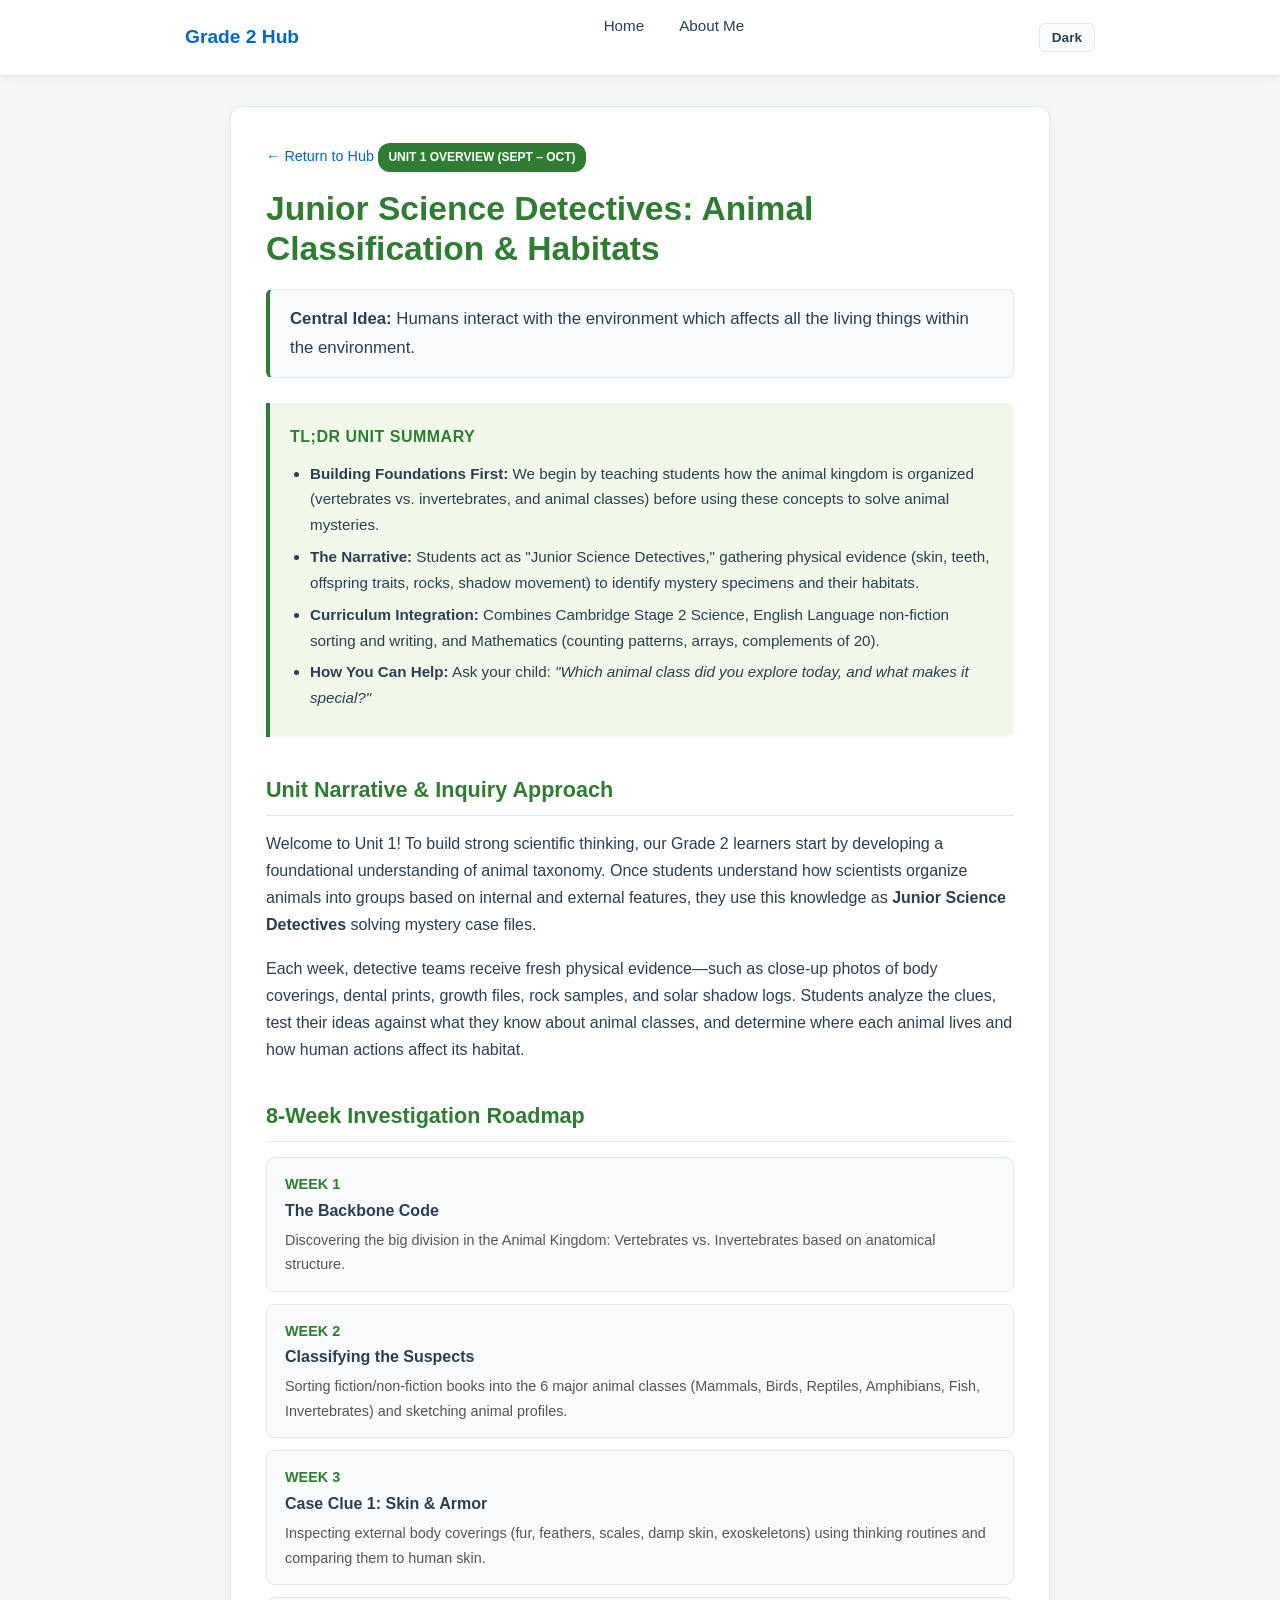
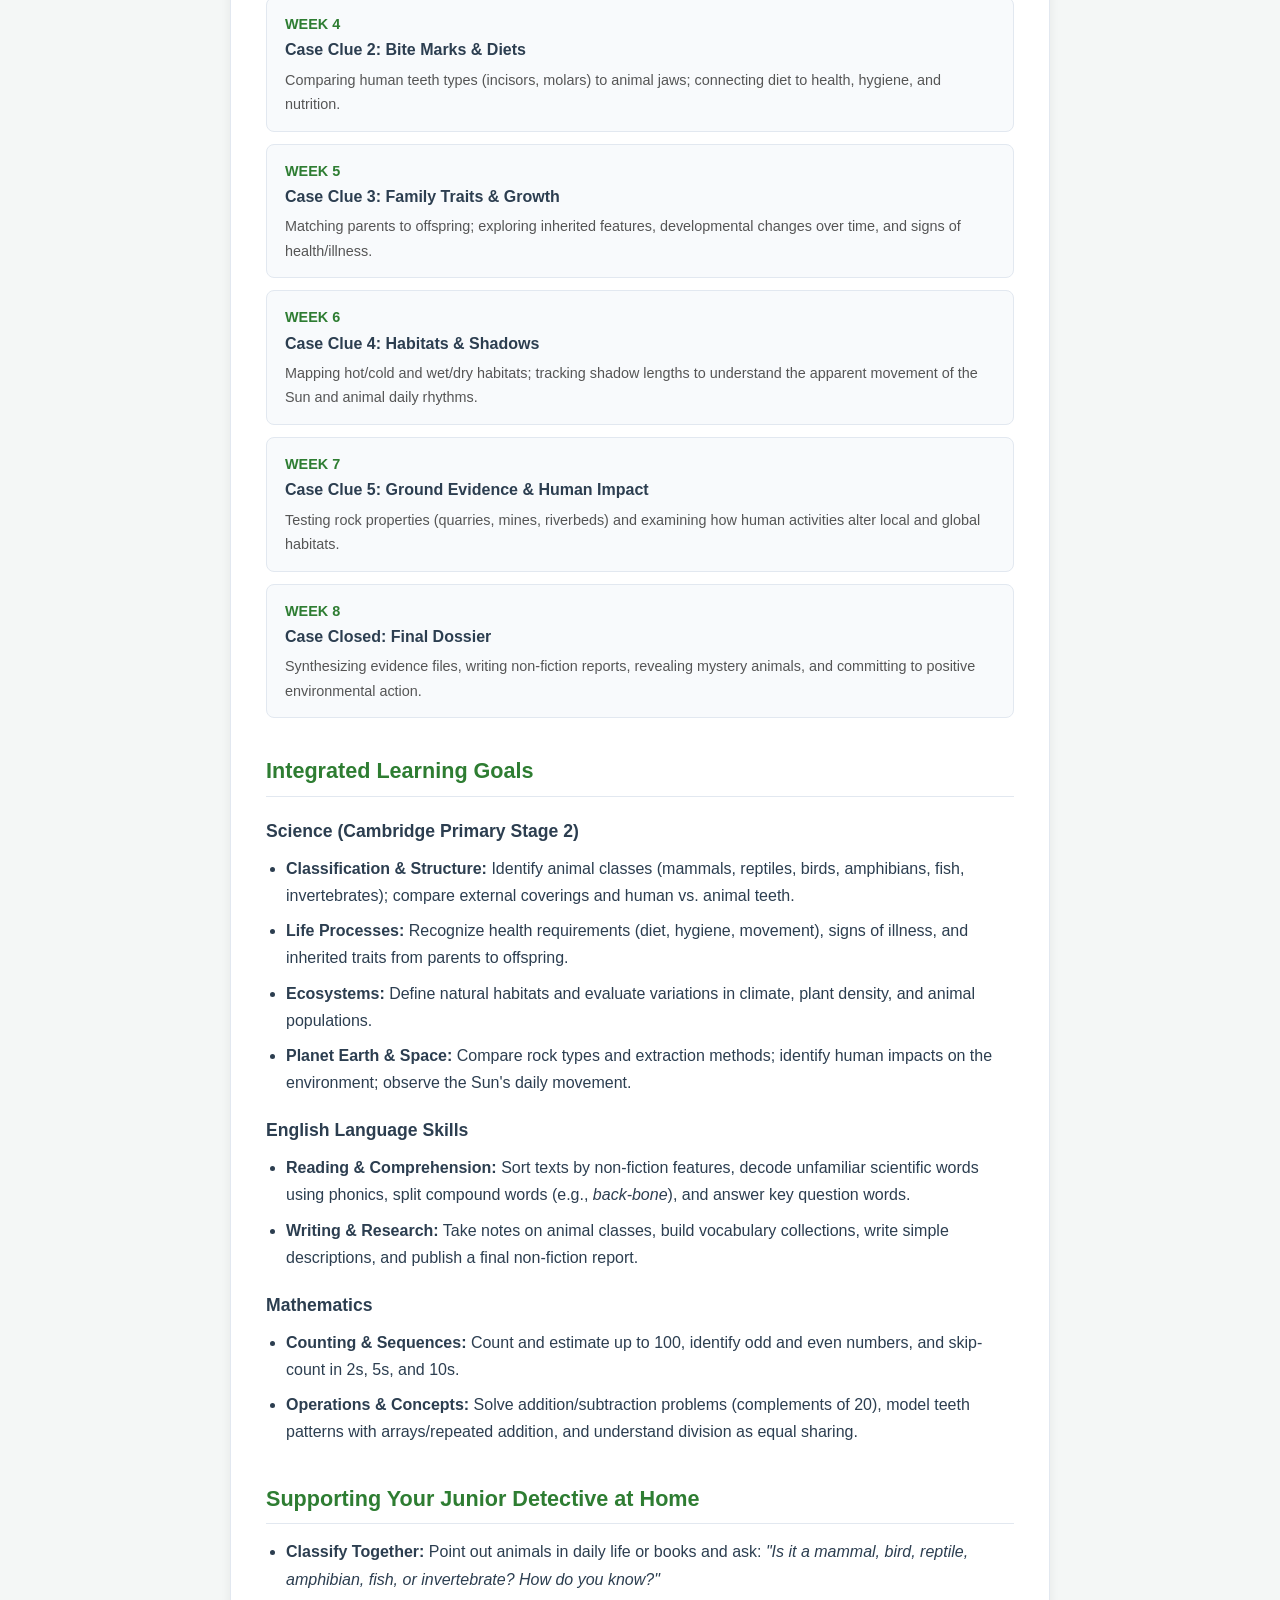
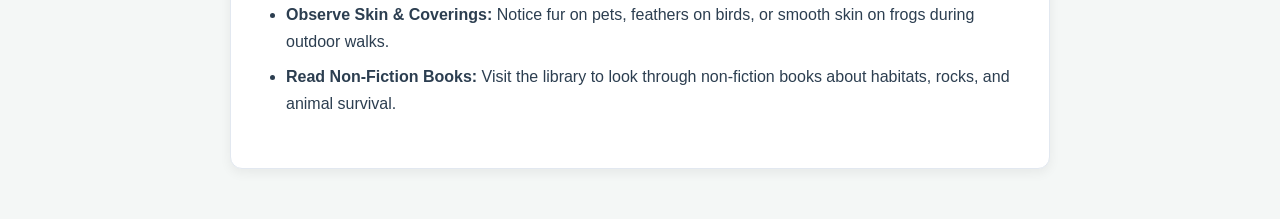
==== units/unit-1/index.html @ 5e40cb4b "changes to content of pages" ====
<!DOCTYPE html>
<html lang="en">

<head>
    <meta charset="UTF-8">
    <meta name="viewport" content="width=device-width, initial-scale=1.0">
    <title>Unit 1 Overview: Animal Classification & Habitats - Grade 2 Hub</title>
    <style>
        /* =========================================================
           COLOR PALETTE & VARIABLES
           ========================================================= */
        :root {
            /* Light Theme Colors */
            --bg-color: #f4f7f6;
            --card-bg: #ffffff;
            --nav-bg: #ffffff;
            --text-color: #2c3e50;
            --subtext-color: #555555;
            --border-color: #e2e8f0;

            --primary-color: #2e7d32;
            --primary-hover: #1b5e20;
            --accent-color: #0066cc;

            --button-bg: #f8fafc;
            --tldr-bg: #f1f8e9;
            --tldr-border: #2e7d32;
            --shadow-color: rgba(0, 0, 0, 0.06);
        }

        /* Dark Theme Colors */
        [data-theme="dark"] {
            --bg-color: #121212;
            --card-bg: #1e1e1e;
            --nav-bg: #1e1e1e;
            --text-color: #e0e0e0;
            --subtext-color: #b0b0b0;
            --border-color: #333333;

            --primary-color: #66bb6a;
            --primary-hover: #81c784;
            --accent-color: #4da6ff;

            --button-bg: #2a2a2a;
            --tldr-bg: #1b2e1e;
            --tldr-border: #66bb6a;
            --shadow-color: rgba(0, 0, 0, 0.4);
        }

        /* Global Reset */
        * {
            box-sizing: border-box;
            margin: 0;
            padding: 0;
            transition: background-color 0.3s ease, color 0.3s ease;
        }

        body {
            font-family: -apple-system, BlinkMacSystemFont, "Segoe UI", Roboto, Helvetica, Arial, sans-serif;
            background-color: var(--bg-color);
            color: var(--text-color);
            line-height: 1.7;
            padding-bottom: 50px;
        }

        /* =========================================================
           NAVIGATION BAR
           ========================================================= */
        .navbar {
            background-color: var(--nav-bg);
            border-bottom: 1px solid var(--border-color);
            position: sticky;
            top: 0;
            z-index: 1000;
            box-shadow: 0 2px 8px var(--shadow-color);
        }

        .nav-container {
            max-width: 950px;
            margin: 0 auto;
            padding: 12px 20px;
            display: flex;
            justify-content: space-between;
            align-items: center;
            flex-wrap: wrap;
            gap: 10px;
        }

        .nav-brand {
            font-weight: bold;
            font-size: 1.2rem;
            color: var(--accent-color);
            text-decoration: none;
        }

        .nav-menu {
            display: flex;
            align-items: center;
            gap: 15px;
            list-style: none;
        }

        .nav-link {
            text-decoration: none;
            color: var(--text-color);
            font-weight: 500;
            font-size: 0.95rem;
            padding: 6px 10px;
            border-radius: 6px;
        }

        .nav-link:hover,
        .nav-link.active {
            color: var(--primary-color);
            background-color: var(--button-bg);
        }

        .nav-controls {
            display: flex;
            align-items: center;
            gap: 10px;
        }

        .theme-toggle-btn {
            background: var(--button-bg);
            border: 1px solid var(--border-color);
            color: var(--text-color);
            font-size: 0.85rem;
            font-weight: 600;
            padding: 6px 12px;
            border-radius: 6px;
            cursor: pointer;
        }

        .theme-toggle-btn:hover {
            border-color: var(--primary-color);
        }

        #google_translate_element select {
            background-color: var(--button-bg);
            color: var(--text-color);
            border: 1px solid var(--border-color);
            padding: 6px 8px;
            border-radius: 6px;
            font-size: 0.85rem;
            cursor: pointer;
        }

        /* =========================================================
           MAIN CONTENT & LAYOUT
           ========================================================= */
        .container {
            max-width: 850px;
            margin: 30px auto 0;
            padding: 0 15px;
        }

        .card {
            background: var(--card-bg);
            padding: 35px;
            border-radius: 12px;
            border: 1px solid var(--border-color);
            box-shadow: 0 4px 12px var(--shadow-color);
        }

        .back-link {
            display: inline-block;
            margin-bottom: 20px;
            color: var(--accent-color);
            text-decoration: none;
            font-weight: 500;
            font-size: 0.9rem;
        }

        .back-link:hover {
            text-decoration: underline;
        }

        .badge {
            background-color: var(--primary-color);
            color: white;
            font-size: 0.75rem;
            font-weight: bold;
            padding: 4px 10px;
            border-radius: 12px;
            text-transform: uppercase;
            display: inline-block;
            margin-bottom: 10px;
        }

        h1 {
            color: var(--primary-color);
            font-size: 2.1rem;
            margin-bottom: 5px;
            line-height: 1.2;
        }

        .central-idea-box {
            background: var(--button-bg);
            border: 1px solid var(--border-color);
            border-left: 4px solid var(--primary-color);
            padding: 15px 20px;
            border-radius: 6px;
            margin: 20px 0 25px;
            font-size: 1.05rem;
            font-weight: 500;
        }

        h2 {
            color: var(--primary-color);
            font-size: 1.35rem;
            margin-top: 35px;
            margin-bottom: 14px;
            padding-bottom: 6px;
            border-bottom: 1px solid var(--border-color);
        }

        h3 {
            font-size: 1.1rem;
            margin-top: 20px;
            margin-bottom: 8px;
            color: var(--text-color);
        }

        p {
            margin-bottom: 16px;
            color: var(--text-color);
        }

        ul {
            padding-left: 20px;
            margin-bottom: 16px;
        }

        li {
            margin-bottom: 8px;
        }

        /* TLDR Box */
        .tldr-box {
            background-color: var(--tldr-bg);
            border-left: 4px solid var(--tldr-border);
            padding: 20px;
            border-radius: 0 8px 8px 0;
            margin-bottom: 30px;
        }

        .tldr-title {
            font-weight: bold;
            font-size: 1rem;
            text-transform: uppercase;
            letter-spacing: 0.5px;
            color: var(--primary-color);
            margin-bottom: 10px;
        }

        .tldr-list {
            padding-left: 20px;
            margin-bottom: 0;
        }

        .tldr-list li {
            margin-bottom: 6px;
            color: var(--text-color);
            font-size: 0.95rem;
        }

        /* Roadmap Grid */
        .roadmap-grid {
            display: grid;
            grid-template-columns: 1fr;
            gap: 12px;
            margin-top: 15px;
        }

        .roadmap-step {
            background: var(--button-bg);
            border: 1px solid var(--border-color);
            border-radius: 8px;
            padding: 14px 18px;
        }

        .step-week {
            font-weight: bold;
            color: var(--primary-color);
            font-size: 0.9rem;
            text-transform: uppercase;
        }

        .step-title {
            font-weight: 600;
            font-size: 1rem;
            margin-bottom: 4px;
        }

        .step-desc {
            font-size: 0.9rem;
            color: var(--subtext-color);
        }
    </style>
</head>

<body>

    <!-- TOP NAVIGATION BAR -->
    <nav class="navbar">
        <div class="nav-container">
            <a href="../../index.html" class="nav-brand">Grade 2 Hub</a>

            <ul class="nav-menu">
                <li><a href="../../index.html" class="nav-link">Home</a></li>
                <li><a href="../../about.html" class="nav-link">About Me</a></li>
            </ul>

            <div class="nav-controls">
                <div id="google_translate_element"></div>
                <button id="theme-toggle" class="theme-toggle-btn" aria-label="Toggle Dark Mode">Dark</button>
            </div>
        </div>
    </nav>

    <!-- MAIN CONTENT -->
    <div class="container">
        <div class="card">
            <a href="../../index.html" class="back-link">&larr; Return to Hub</a>

            <span class="badge">Unit 1 Overview (Sept – Oct)</span>
            <h1>Junior Science Detectives: Animal Classification & Habitats</h1>

            <div class="central-idea-box">
                <strong>Central Idea:</strong> Humans interact with the environment which affects all the living things
                within the environment.
            </div>

            <!-- TLDR SUMMARY BOX -->
            <div class="tldr-box">
                <div class="tldr-title">TL;DR Unit Summary</div>
                <ul class="tldr-list">
                    <li><strong>Building Foundations First:</strong> We begin by teaching students how the animal
                        kingdom is organized (vertebrates vs. invertebrates, and animal classes) before using these
                        concepts to solve animal mysteries.</li>
                    <li><strong>The Narrative:</strong> Students act as "Junior Science Detectives," gathering physical
                        evidence (skin, teeth, offspring traits, rocks, shadow movement) to identify mystery specimens
                        and their habitats.</li>
                    <li><strong>Curriculum Integration:</strong> Combines Cambridge Stage 2 Science, English Language
                        non-fiction sorting and writing, and Mathematics (counting patterns, arrays, complements of 20).
                    </li>
                    <li><strong>How You Can Help:</strong> Ask your child: <em>"Which animal class did you explore
                            today, and what makes it special?"</em></li>
                </ul>
            </div>

            <h2>Unit Narrative & Inquiry Approach</h2>
            <p>Welcome to Unit 1! To build strong scientific thinking, our Grade 2 learners start by developing a
                foundational understanding of animal taxonomy. Once students understand how scientists organize animals
                into groups based on internal and external features, they use this knowledge as <strong>Junior Science
                    Detectives</strong> solving mystery case files.</p>

            <p>Each week, detective teams receive fresh physical evidence—such as close-up photos of body coverings,
                dental prints, growth files, rock samples, and solar shadow logs. Students analyze the clues, test their
                ideas against what they know about animal classes, and determine where each animal lives and how human
                actions affect its habitat.</p>

            <h2>8-Week Investigation Roadmap</h2>
            <div class="roadmap-grid">
                <div class="roadmap-step">
                    <div class="step-week">Week 1</div>
                    <div class="step-title">The Backbone Code</div>
                    <div class="step-desc">Discovering the big division in the Animal Kingdom: Vertebrates vs.
                        Invertebrates based on anatomical structure.</div>
                </div>
                <div class="roadmap-step">
                    <div class="step-week">Week 2</div>
                    <div class="step-title">Classifying the Suspects</div>
                    <div class="step-desc">Sorting fiction/non-fiction books into the 6 major animal classes (Mammals,
                        Birds, Reptiles, Amphibians, Fish, Invertebrates) and sketching animal profiles.</div>
                </div>
                <div class="roadmap-step">
                    <div class="step-week">Week 3</div>
                    <div class="step-title">Case Clue 1: Skin & Armor</div>
                    <div class="step-desc">Inspecting external body coverings (fur, feathers, scales, damp skin,
                        exoskeletons) using thinking routines and comparing them to human skin.</div>
                </div>
                <div class="roadmap-step">
                    <div class="step-week">Week 4</div>
                    <div class="step-title">Case Clue 2: Bite Marks & Diets</div>
                    <div class="step-desc">Comparing human teeth types (incisors, molars) to animal jaws; connecting
                        diet to health, hygiene, and nutrition.</div>
                </div>
                <div class="roadmap-step">
                    <div class="step-week">Week 5</div>
                    <div class="step-title">Case Clue 3: Family Traits & Growth</div>
                    <div class="step-desc">Matching parents to offspring; exploring inherited features, developmental
                        changes over time, and signs of health/illness.</div>
                </div>
                <div class="roadmap-step">
                    <div class="step-week">Week 6</div>
                    <div class="step-title">Case Clue 4: Habitats & Shadows</div>
                    <div class="step-desc">Mapping hot/cold and wet/dry habitats; tracking shadow lengths to understand
                        the apparent movement of the Sun and animal daily rhythms.</div>
                </div>
                <div class="roadmap-step">
                    <div class="step-week">Week 7</div>
                    <div class="step-title">Case Clue 5: Ground Evidence & Human Impact</div>
                    <div class="step-desc">Testing rock properties (quarries, mines, riverbeds) and examining how human
                        activities alter local and global habitats.</div>
                </div>
                <div class="roadmap-step">
                    <div class="step-week">Week 8</div>
                    <div class="step-title">Case Closed: Final Dossier</div>
                    <div class="step-desc">Synthesizing evidence files, writing non-fiction reports, revealing mystery
                        animals, and committing to positive environmental action.</div>
                </div>
            </div>

            <h2>Integrated Learning Goals</h2>

            <h3>Science (Cambridge Primary Stage 2)</h3>
            <ul>
                <li><strong>Classification & Structure:</strong> Identify animal classes (mammals, reptiles, birds,
                    amphibians, fish, invertebrates); compare external coverings and human vs. animal teeth.</li>
                <li><strong>Life Processes:</strong> Recognize health requirements (diet, hygiene, movement), signs of
                    illness, and inherited traits from parents to offspring.</li>
                <li><strong>Ecosystems:</strong> Define natural habitats and evaluate variations in climate, plant
                    density, and animal populations.</li>
                <li><strong>Planet Earth & Space:</strong> Compare rock types and extraction methods; identify human
                    impacts on the environment; observe the Sun's daily movement.</li>
            </ul>

            <h3>English Language Skills</h3>
            <ul>
                <li><strong>Reading & Comprehension:</strong> Sort texts by non-fiction features, decode unfamiliar
                    scientific words using phonics, split compound words (e.g., <em>back-bone</em>), and answer key
                    question words.</li>
                <li><strong>Writing & Research:</strong> Take notes on animal classes, build vocabulary collections,
                    write simple descriptions, and publish a final non-fiction report.</li>
            </ul>

            <h3>Mathematics</h3>
            <ul>
                <li><strong>Counting & Sequences:</strong> Count and estimate up to 100, identify odd and even numbers,
                    and skip-count in 2s, 5s, and 10s.</li>
                <li><strong>Operations & Concepts:</strong> Solve addition/subtraction problems (complements of 20),
                    model teeth patterns with arrays/repeated addition, and understand division as equal sharing.</li>
            </ul>

            <h2>Supporting Your Junior Detective at Home</h2>
            <ul>
                <li><strong>Classify Together:</strong> Point out animals in daily life or books and ask: <em>"Is it a
                        mammal, bird, reptile, amphibian, fish, or invertebrate? How do you know?"</em></li>
                <li><strong>Observe Skin & Coverings:</strong> Notice fur on pets, feathers on birds, or smooth skin on
                    frogs during outdoor walks.</li>
                <li><strong>Read Non-Fiction Books:</strong> Visit the library to look through non-fiction books about
                    habitats, rocks, and animal survival.</li>
            </ul>
        </div>
    </div>

    <!-- JAVASCRIPT FOR TRANSLATION AND DARK MODE -->
    <script type="text/javascript">
        function googleTranslateElementInit() {
            new google.translate.TranslateElement({
                pageLanguage: 'en',
                includedLanguages: 'zh-TW,zh-CN,en,ja,ko',
                layout: google.translate.TranslateElement.InlineLayout.SIMPLE
            }, 'google_translate_element');
        }
    </script>
    <script type="text/javascript"
        src="//translate.google.com/translate_a/element.js?cb=googleTranslateElementInit"></script>

    <script>
        const toggleBtn = document.getElementById('theme-toggle');
        const currentTheme = localStorage.getItem('theme');

        if (currentTheme === 'dark') {
            document.documentElement.setAttribute('data-theme', 'dark');
            toggleBtn.textContent = 'Light';
        }

        toggleBtn.addEventListener('click', () => {
            let theme = document.documentElement.getAttribute('data-theme');
            if (theme === 'dark') {
                document.documentElement.setAttribute('data-theme', 'light');
                localStorage.setItem('theme', 'light');
                toggleBtn.textContent = 'Dark';
            } else {
                document.documentElement.setAttribute('data-theme', 'dark');
                localStorage.setItem('theme', 'dark');
                toggleBtn.textContent = 'Light';
            }
        });
    </script>
</body>

</html>
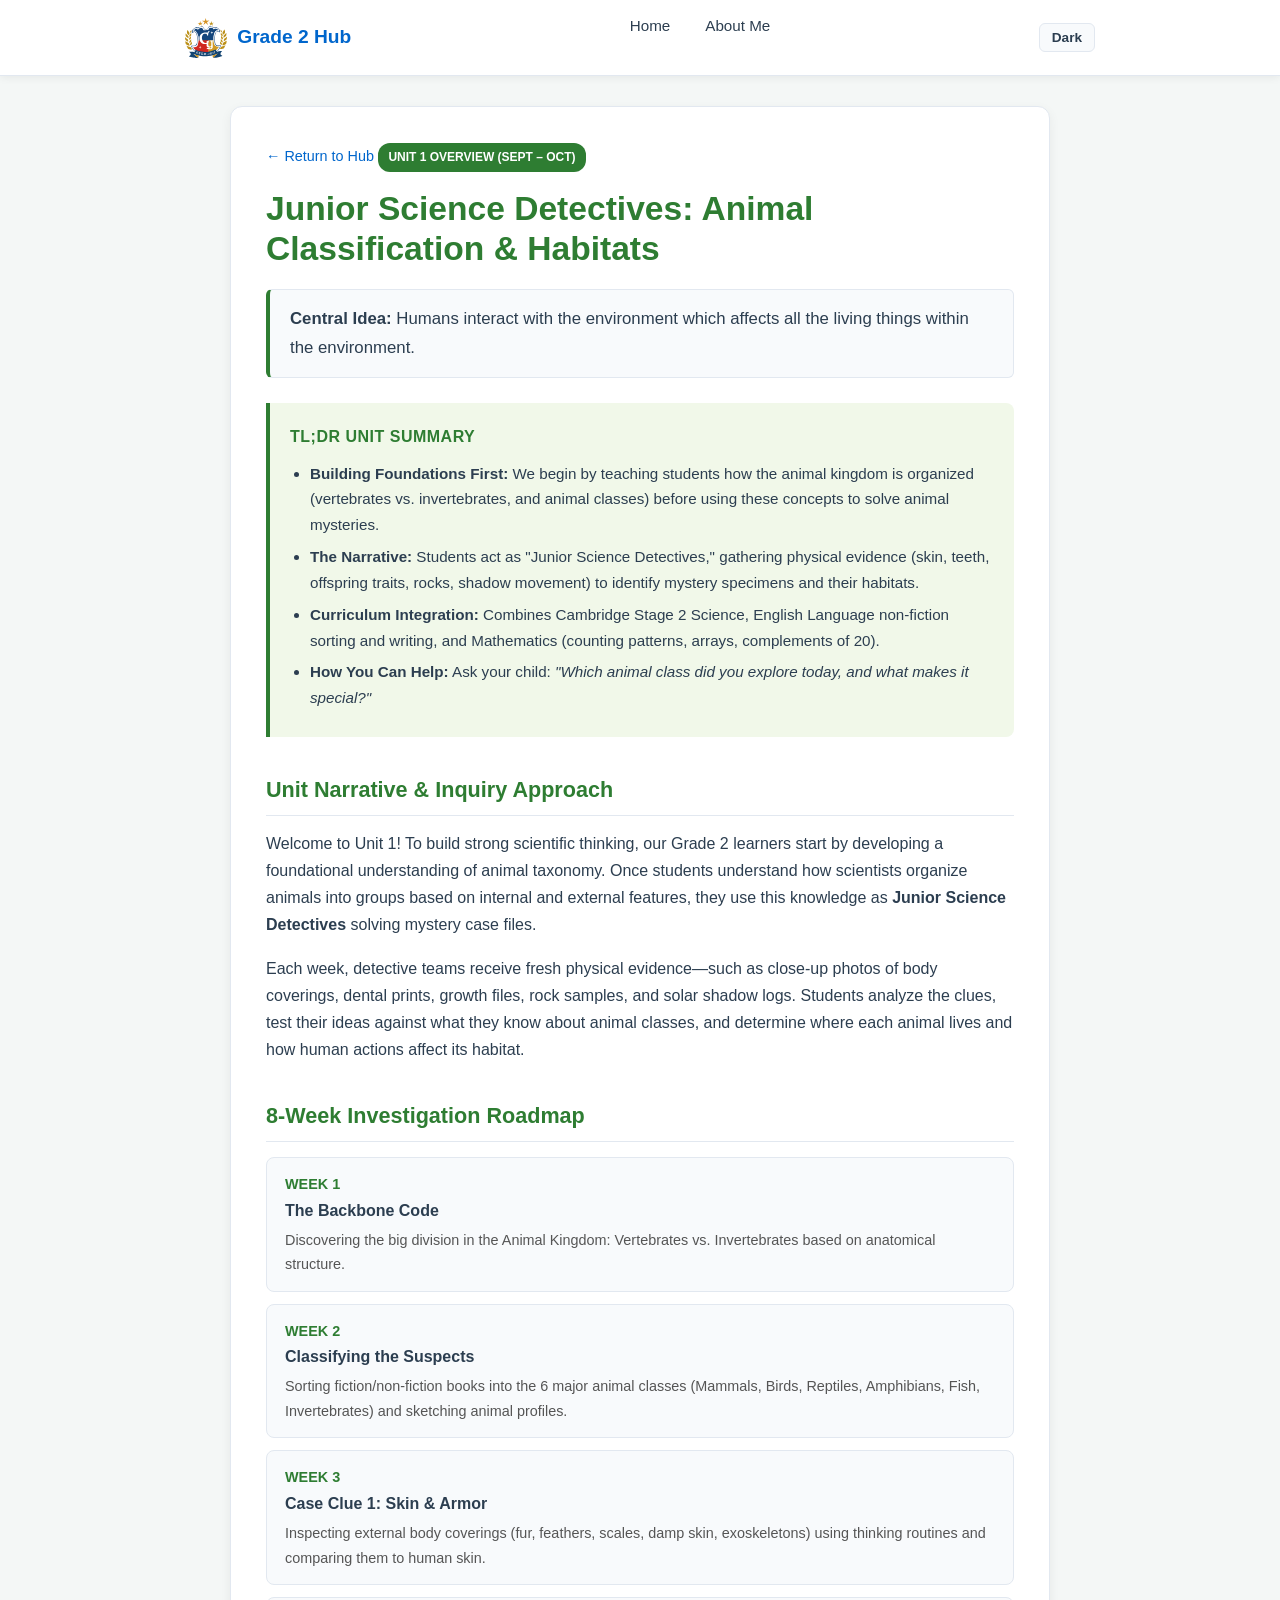
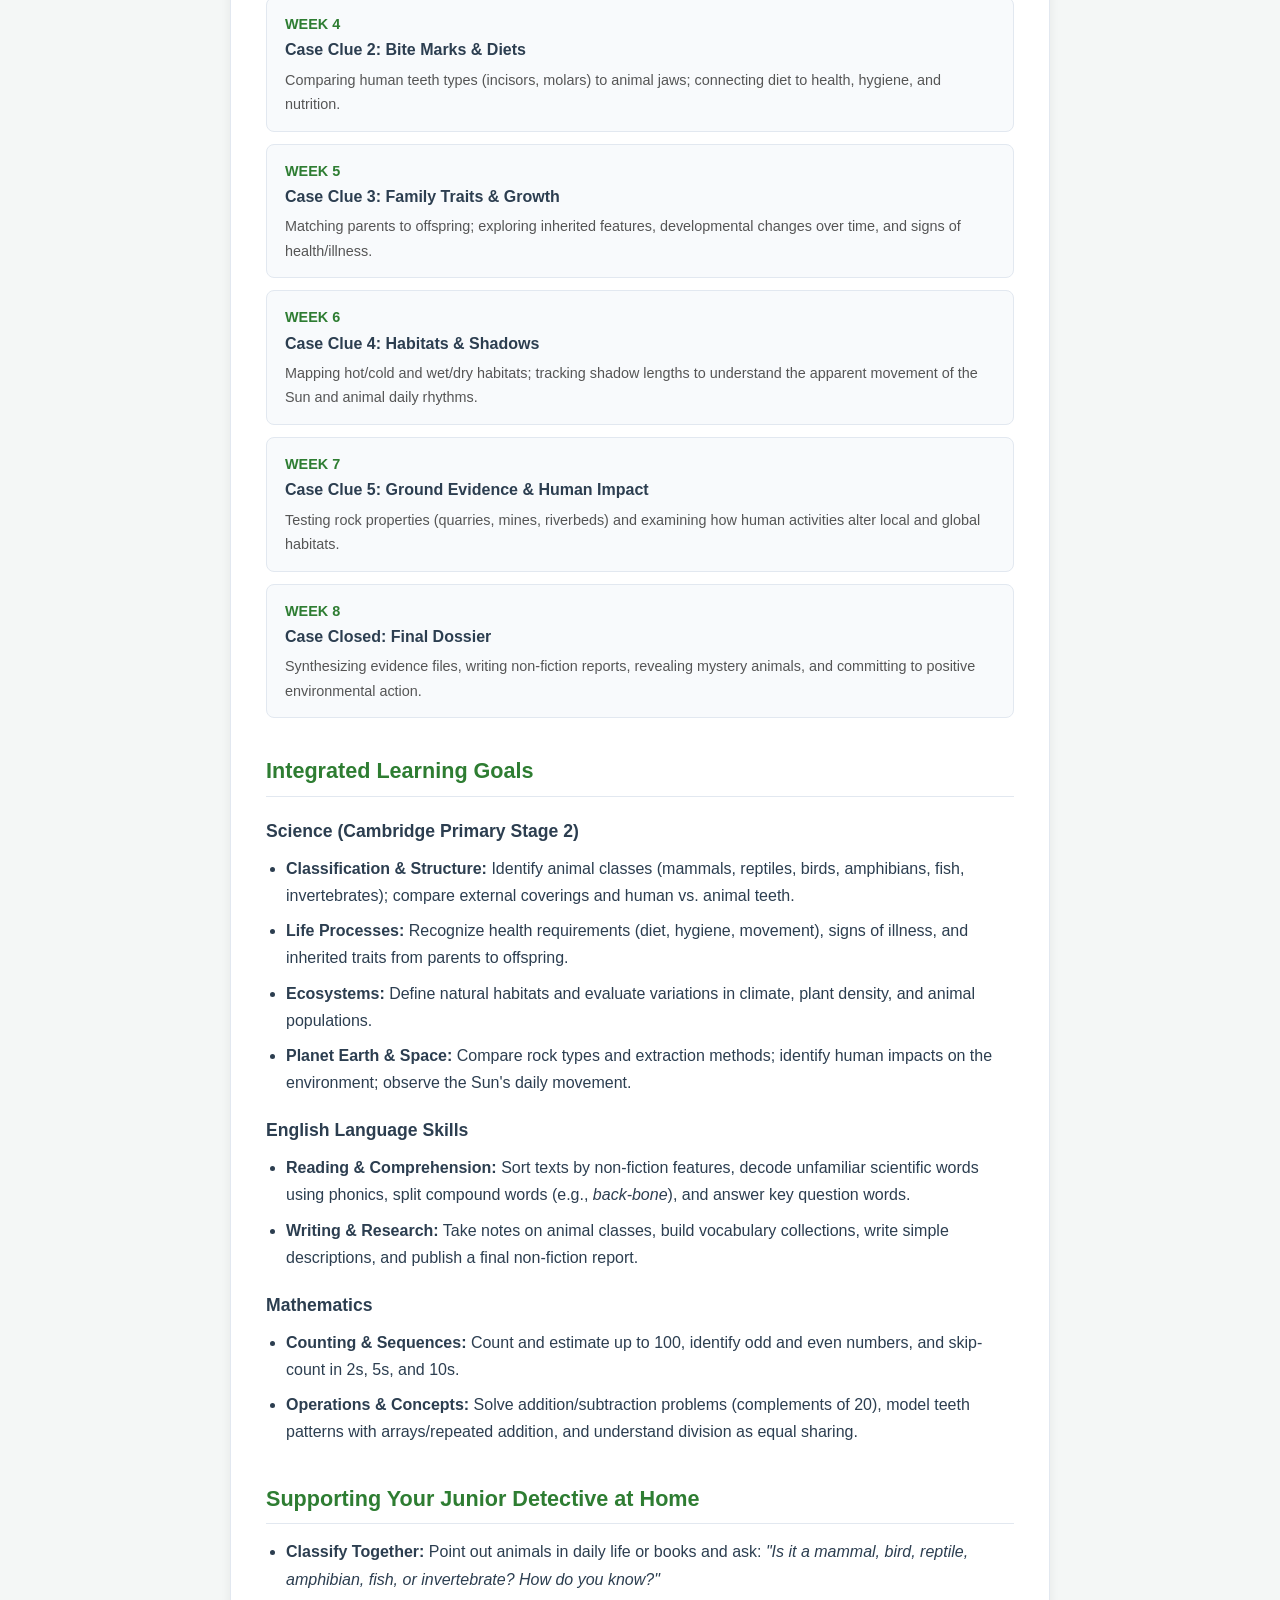
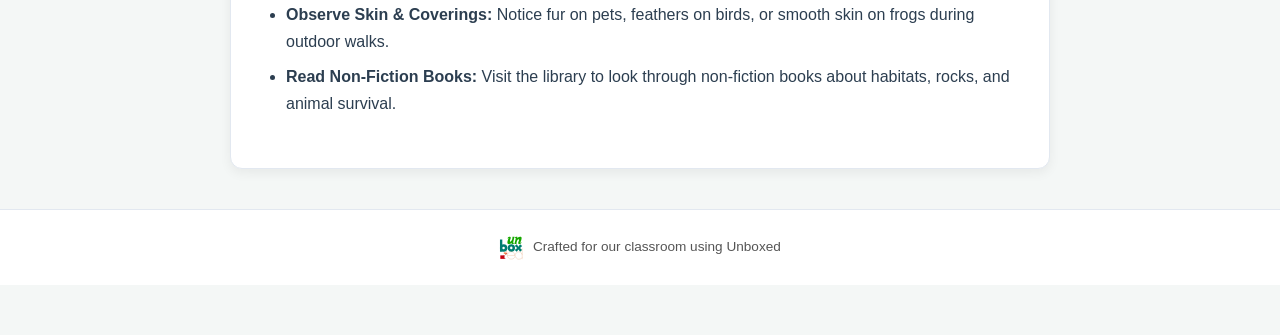
==== commit 7b54907c: "updated headers and footers" ====
--- a/units/unit-1/index.html
+++ b/units/unit-1/index.html
@@ -297,6 +297,23 @@
             font-size: 0.9rem;
             color: var(--subtext-color);
         }
+    
+        .site-footer {
+            text-align: center;
+            margin-top: 40px;
+            padding: 25px 20px;
+            font-size: 0.85rem;
+            color: var(--subtext-color);
+            background-color: var(--card-bg);
+            border-top: 1px solid var(--border-color);
+            transition: background-color 0.3s ease, color 0.3s ease, border-color 0.3s ease;
+        }
+
+        .site-footer img {
+            height: 24px;
+            vertical-align: middle;
+            margin-right: 6px;
+        }
     </style>
 </head>
 
@@ -305,7 +322,7 @@
     <!-- TOP NAVIGATION BAR -->
     <nav class="navbar">
         <div class="nav-container">
-            <a href="../../index.html" class="nav-brand">Grade 2 Hub</a>
+            <a href="../../index.html" class="nav-brand"><img src="/assets/GCIS_Logo.svg" alt="School Logo" style="height: 40px; vertical-align: middle; margin-right: 10px;">Grade 2 Hub</a>
 
             <ul class="nav-menu">
                 <li><a href="../../index.html" class="nav-link">Home</a></li>
@@ -491,6 +508,10 @@
             }
         });
     </script>
+    <footer class="site-footer">
+        <img src="/assets/unboxed_logo.svg" alt="Unboxed Logo">
+        <span>Crafted for our classroom using Unboxed</span>
+    </footer>
 </body>
 
 </html>
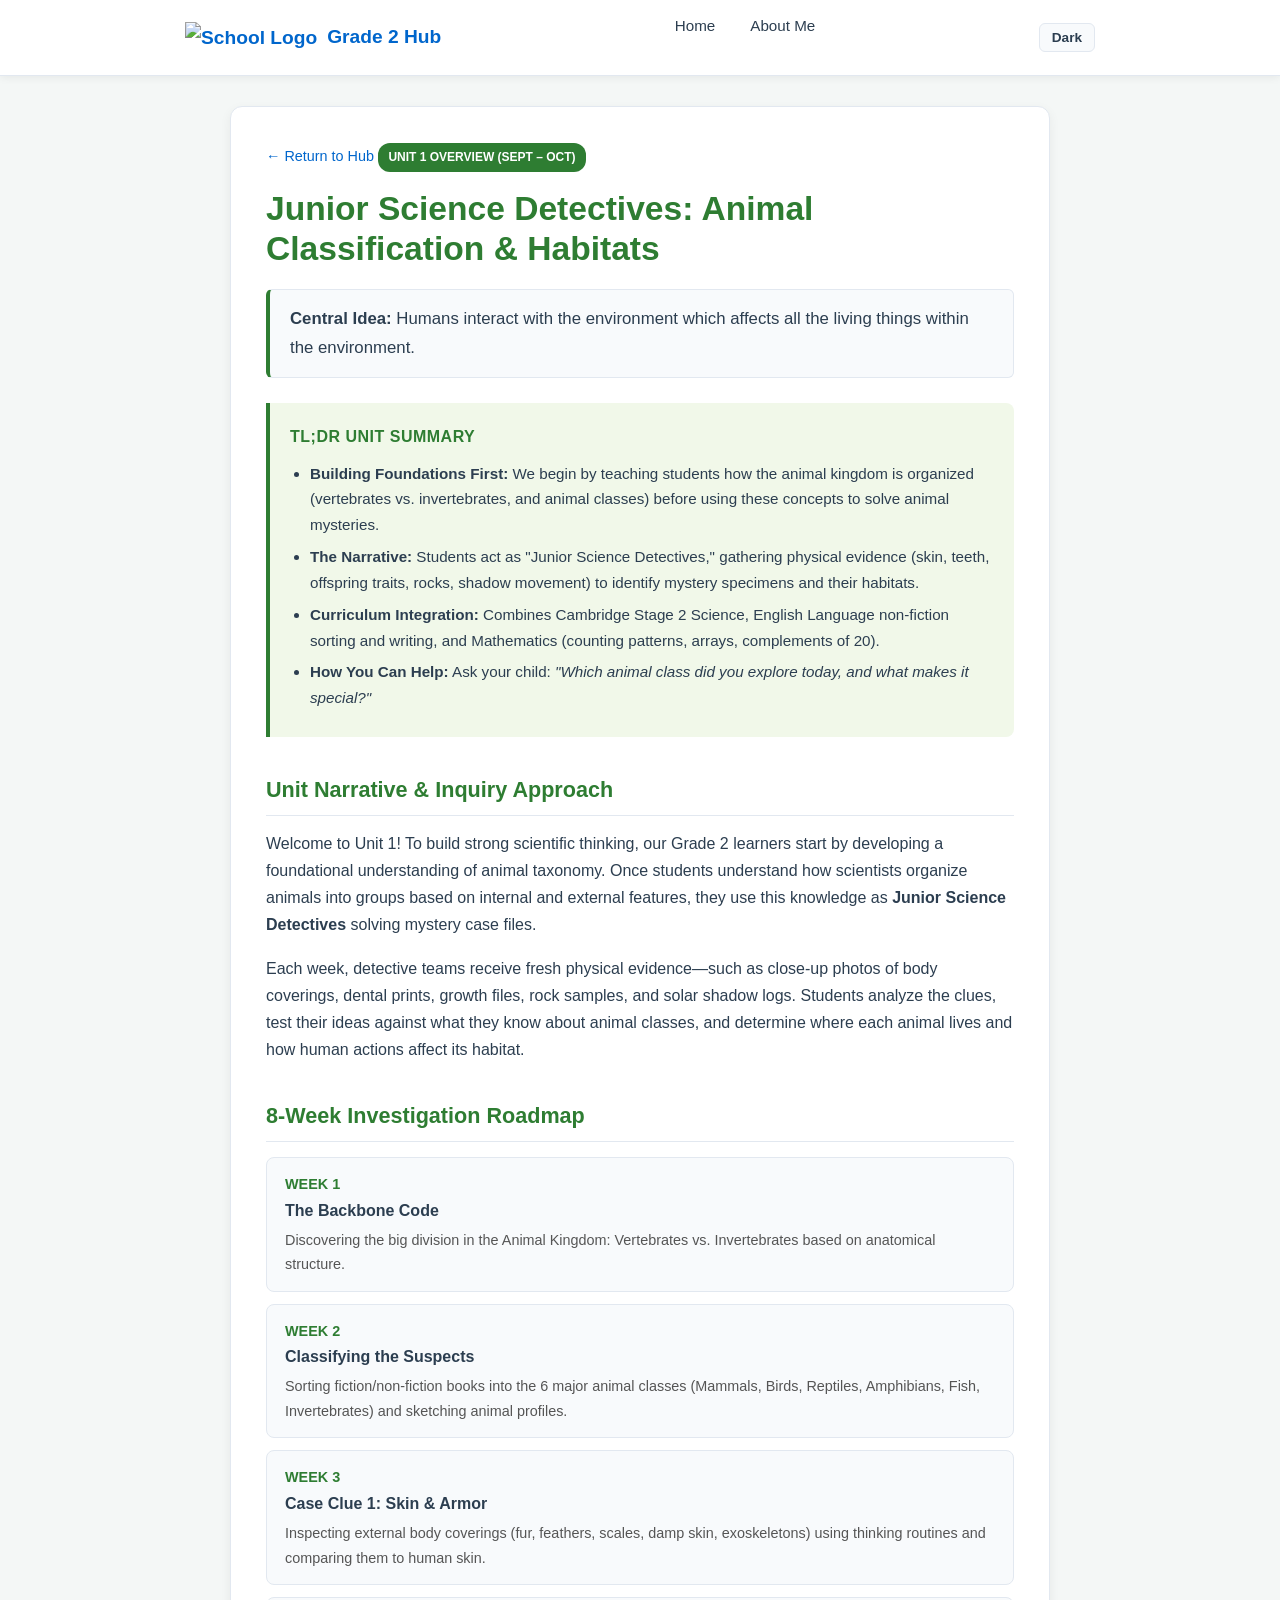
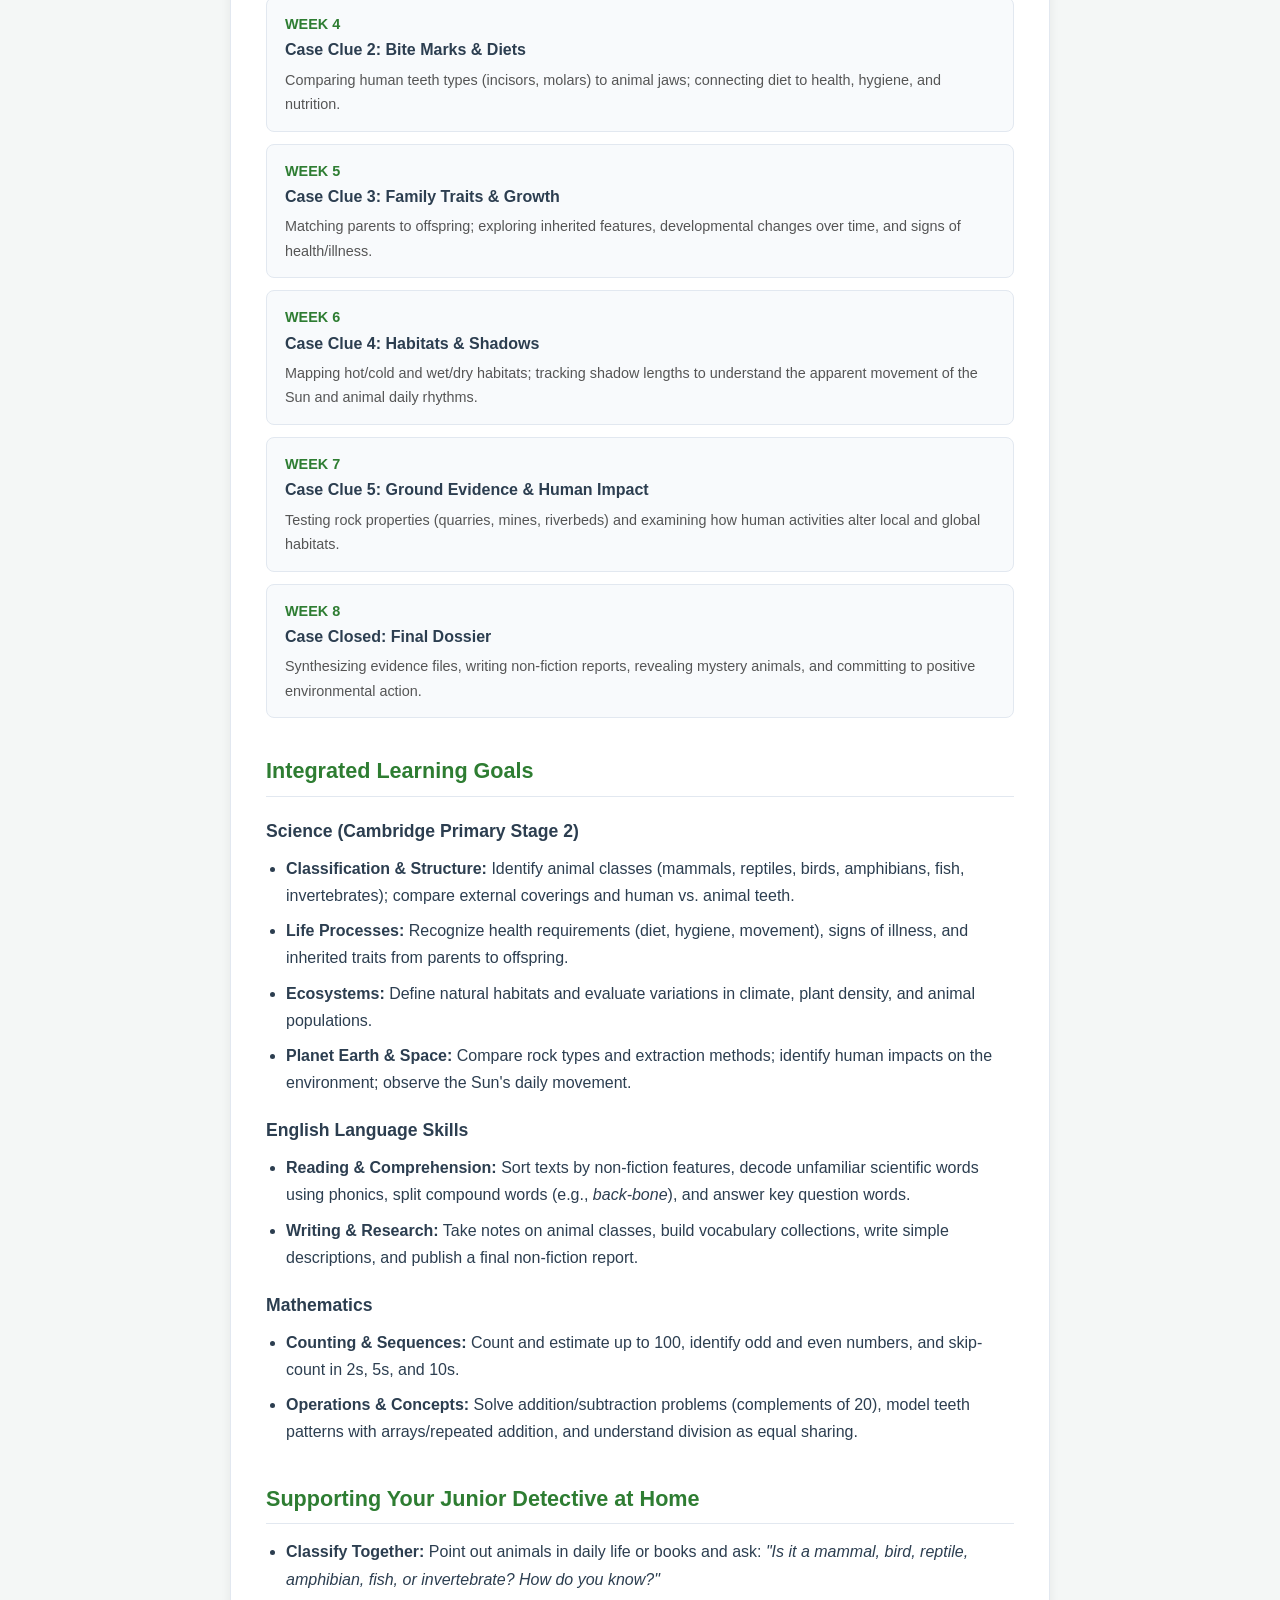
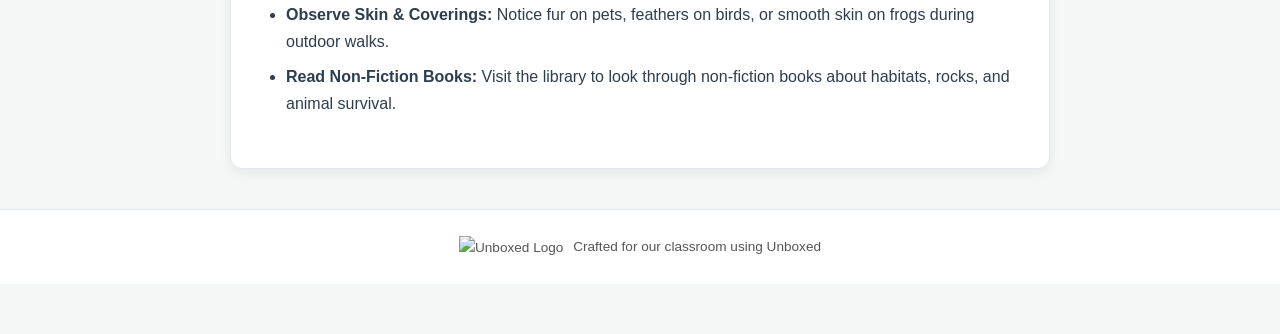
==== commit 928229bc: "updated html to include logos" ====
--- a/units/unit-1/index.html
+++ b/units/unit-1/index.html
@@ -322,7 +322,7 @@
     <!-- TOP NAVIGATION BAR -->
     <nav class="navbar">
         <div class="nav-container">
-            <a href="../../index.html" class="nav-brand"><img src="/assets/GCIS_Logo.svg" alt="School Logo" style="height: 40px; vertical-align: middle; margin-right: 10px;">Grade 2 Hub</a>
+            <a href="../../index.html" class="nav-brand"><img src="../assets/GCIS_logo.svg" alt="School Logo" style="height: 40px; vertical-align: middle; margin-right: 10px;">Grade 2 Hub</a>
 
             <ul class="nav-menu">
                 <li><a href="../../index.html" class="nav-link">Home</a></li>
@@ -508,8 +508,8 @@
             }
         });
     </script>
-    <footer class="site-footer">
-        <img src="/assets/unboxed_logo.svg" alt="Unboxed Logo">
+        <footer class="site-footer">
+        <img src="../assets/unboxed_logo.svg" alt="Unboxed Logo">
         <span>Crafted for our classroom using Unboxed</span>
     </footer>
 </body>
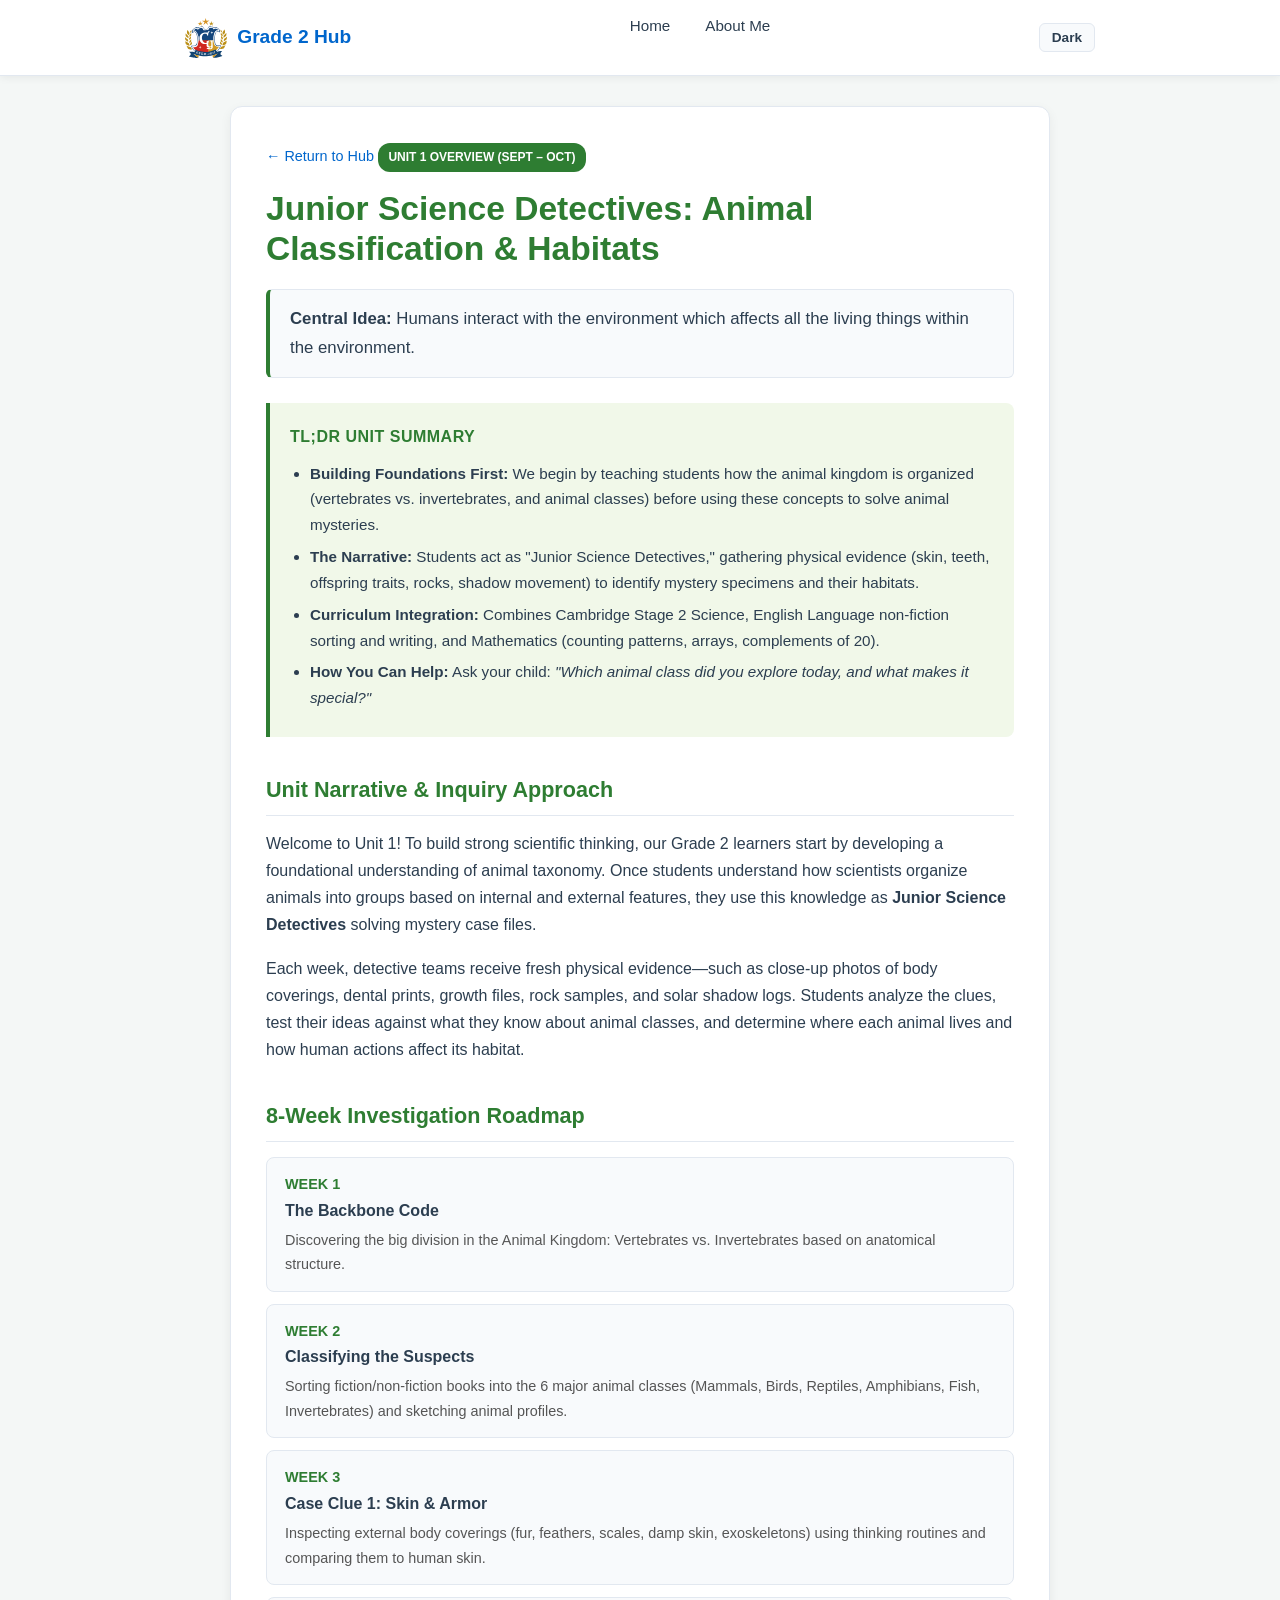
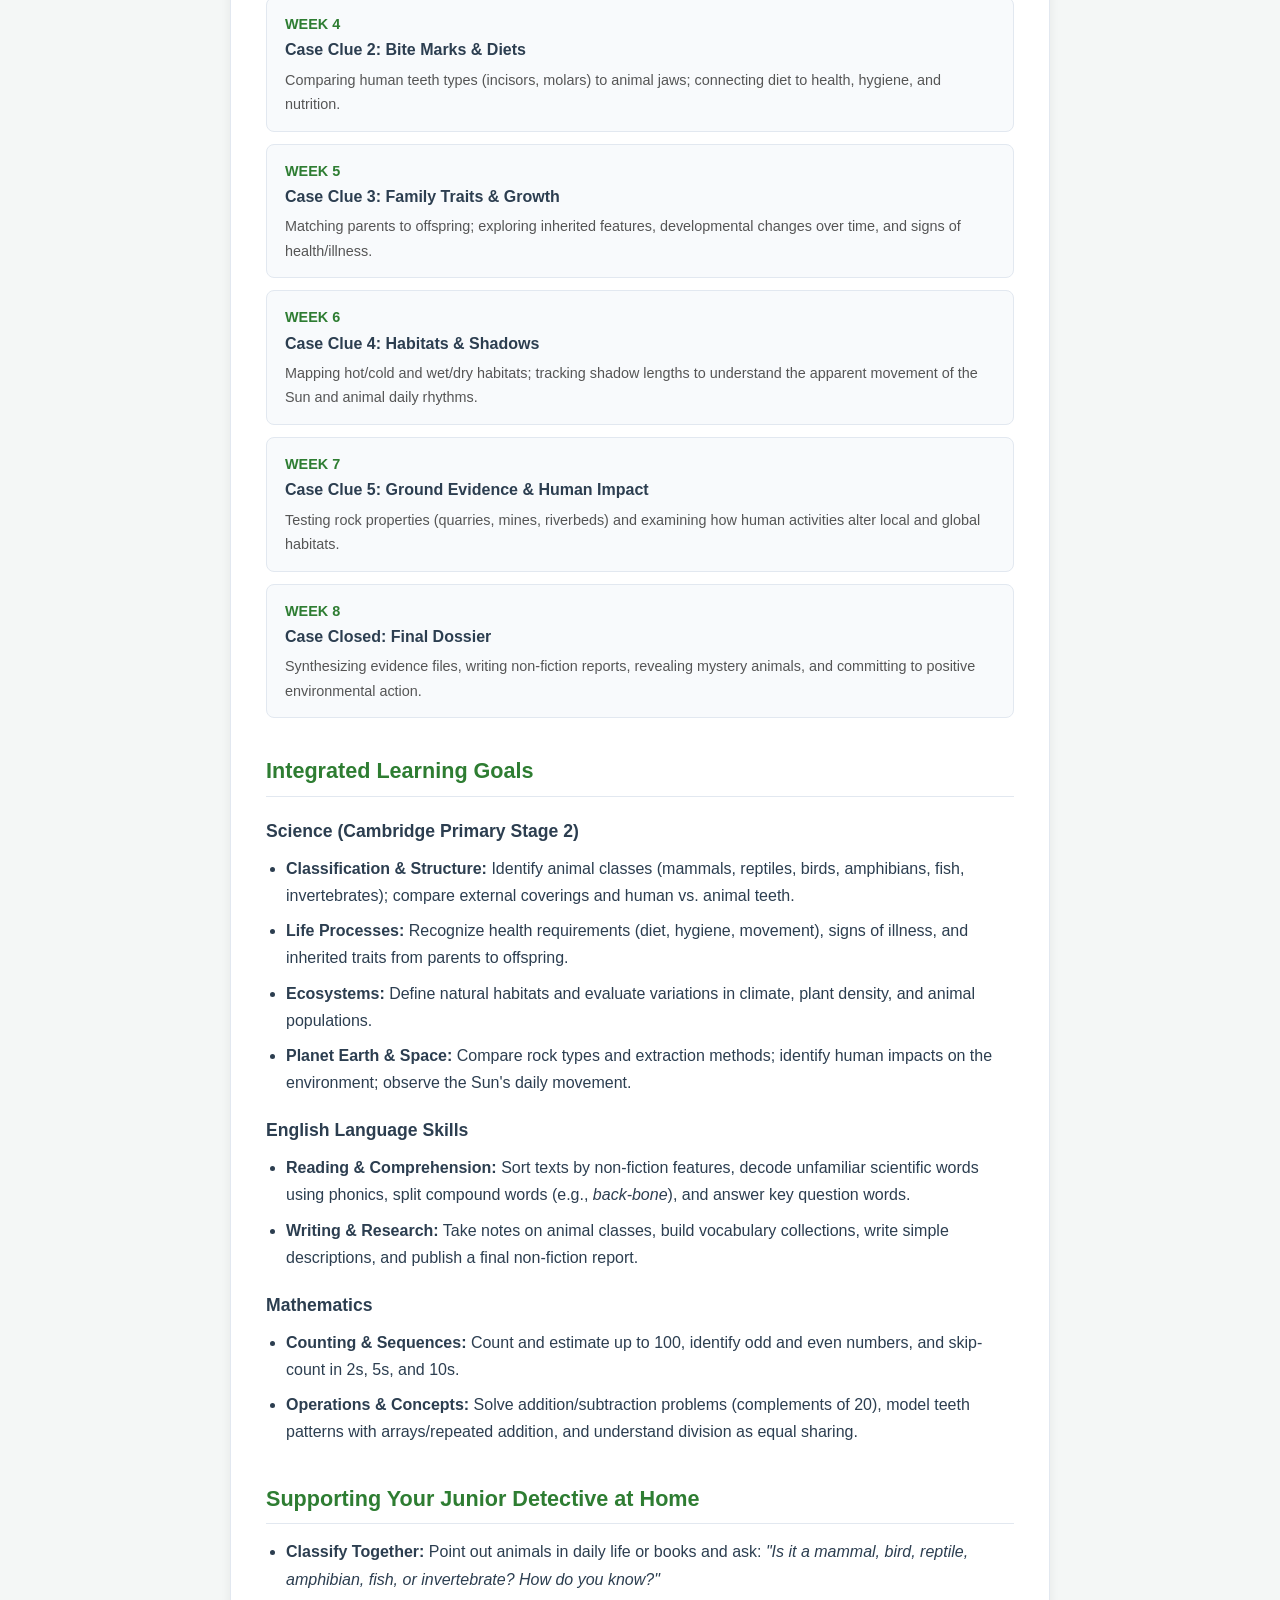
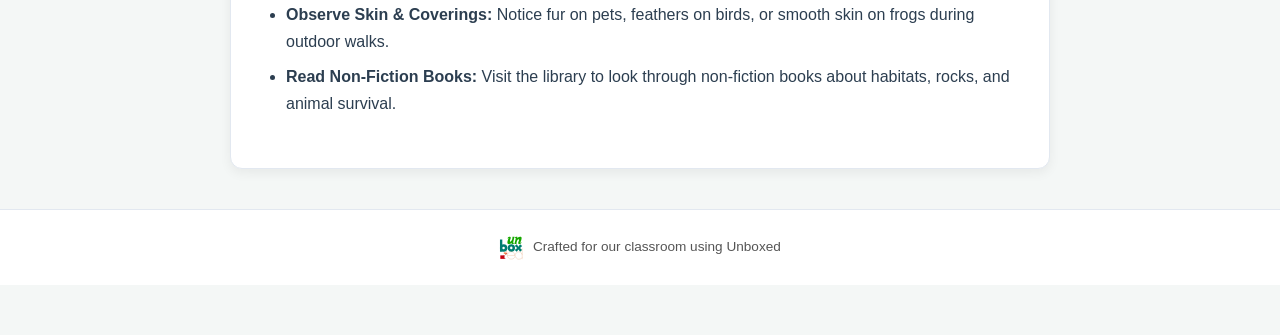
==== commit fa0cefab: "another edit for logos on unit 1 page" ====
--- a/units/unit-1/index.html
+++ b/units/unit-1/index.html
@@ -322,7 +322,7 @@
     <!-- TOP NAVIGATION BAR -->
     <nav class="navbar">
         <div class="nav-container">
-            <a href="../../index.html" class="nav-brand"><img src="../assets/GCIS_logo.svg" alt="School Logo" style="height: 40px; vertical-align: middle; margin-right: 10px;">Grade 2 Hub</a>
+            <a href="../../index.html" class="nav-brand"><img src="../../assets/GCIS_logo.svg" alt="School Logo" style="height: 40px; vertical-align: middle; margin-right: 10px;">Grade 2 Hub</a>
 
             <ul class="nav-menu">
                 <li><a href="../../index.html" class="nav-link">Home</a></li>
@@ -509,7 +509,7 @@
         });
     </script>
         <footer class="site-footer">
-        <img src="../assets/unboxed_logo.svg" alt="Unboxed Logo">
+        <img src="../../assets/unboxed_logo.svg" alt="Unboxed Logo">
         <span>Crafted for our classroom using Unboxed</span>
     </footer>
 </body>
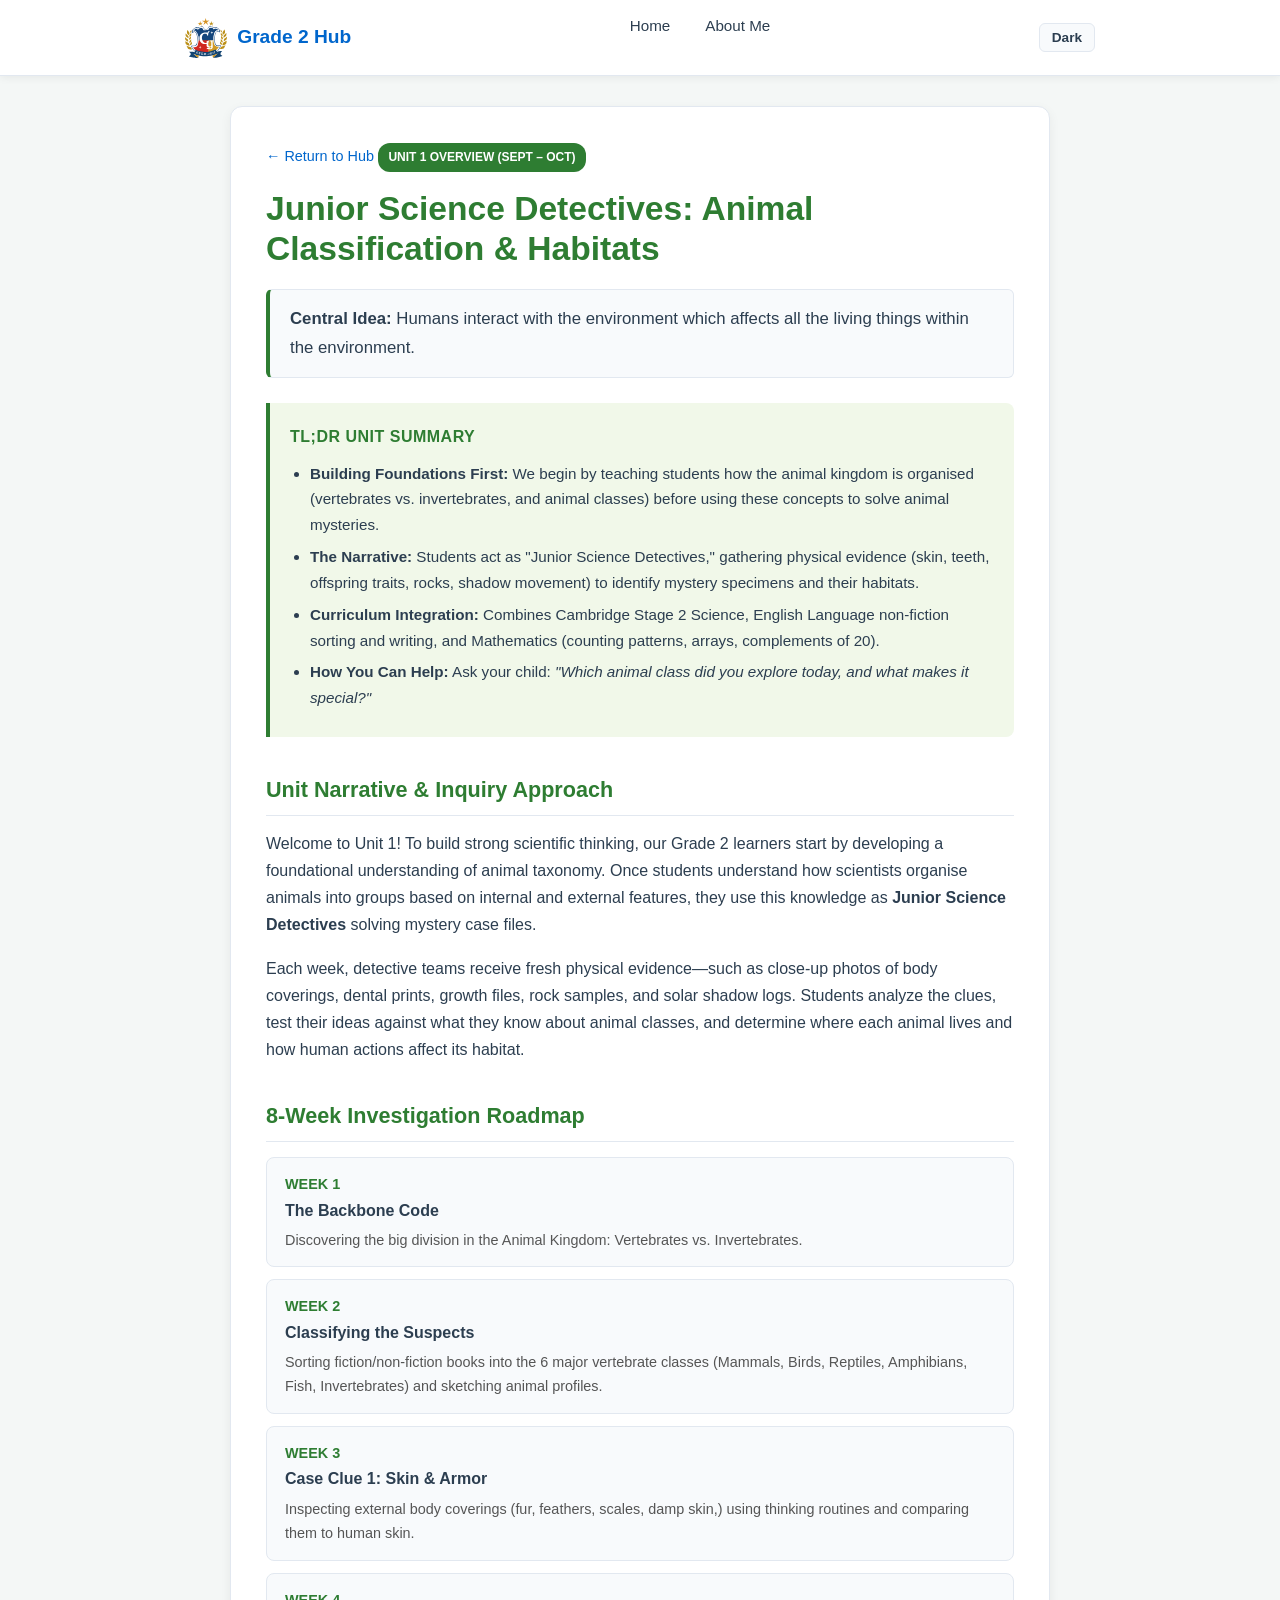
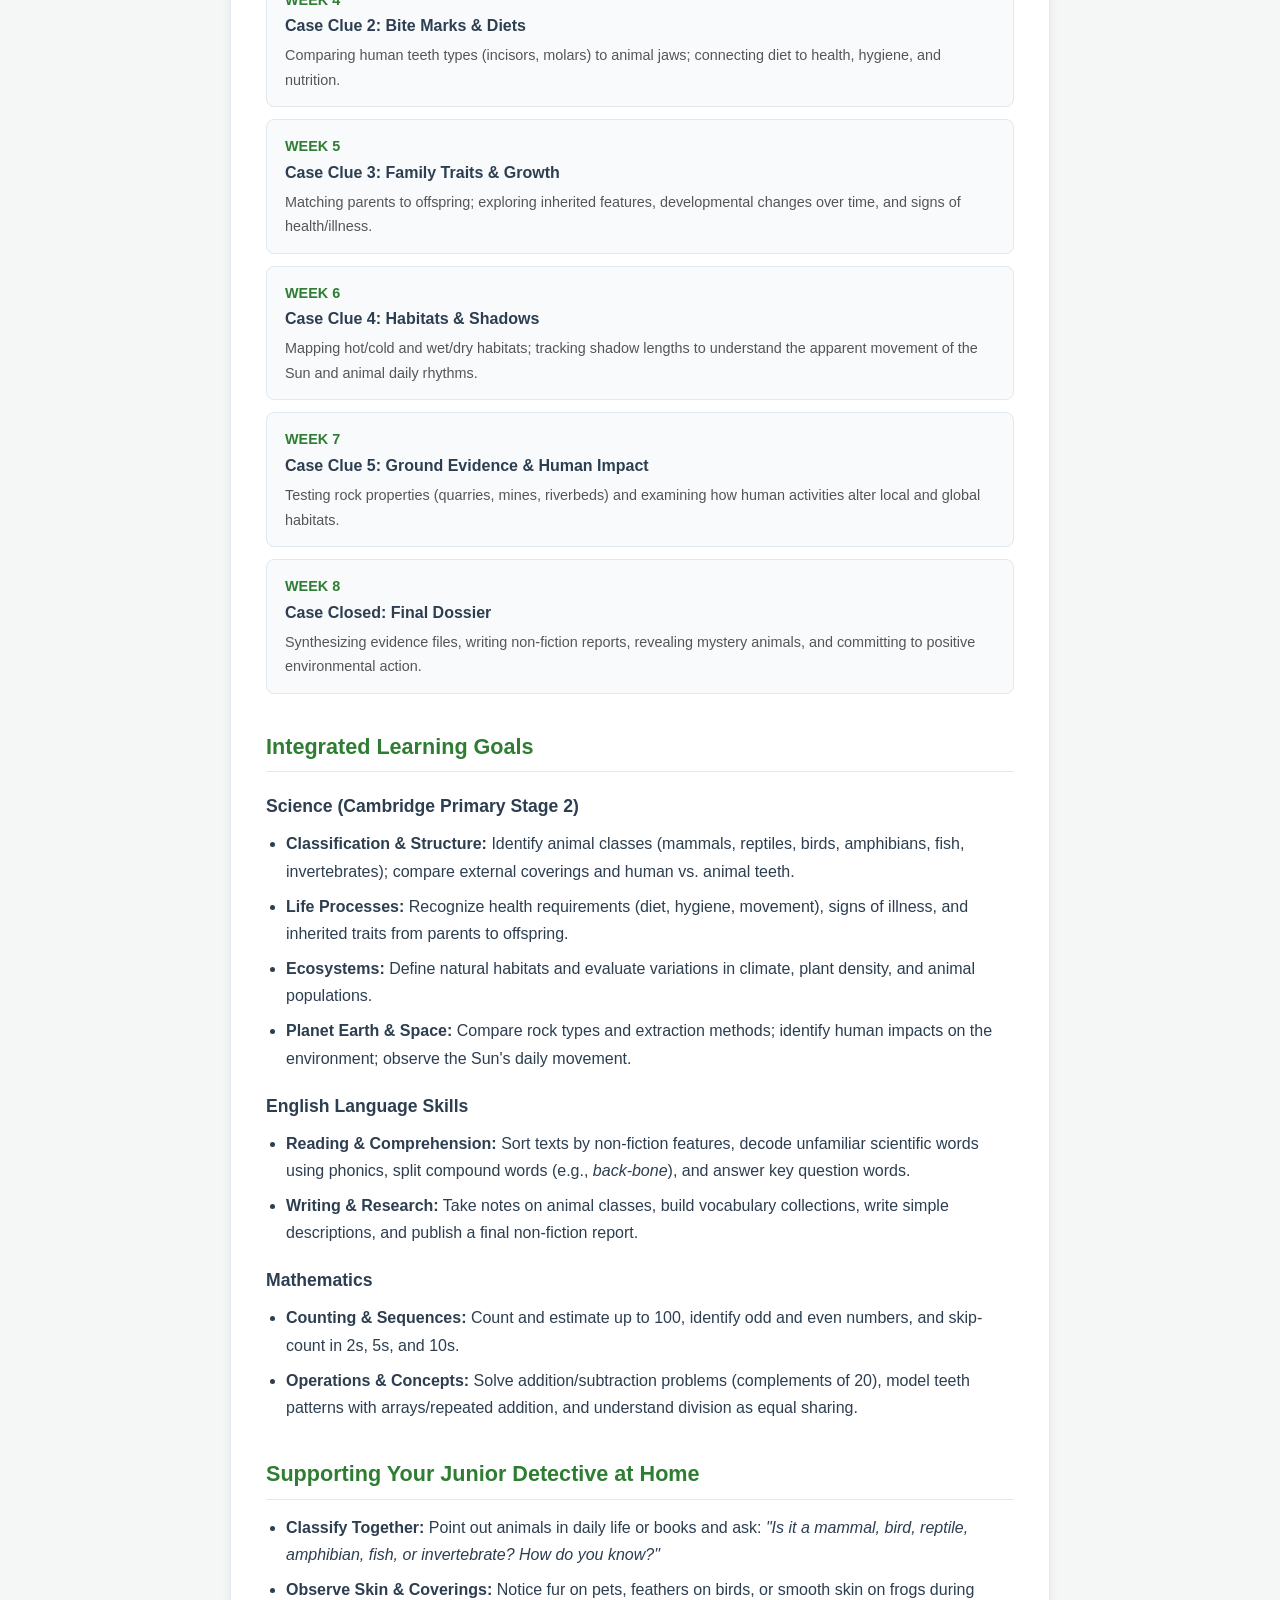
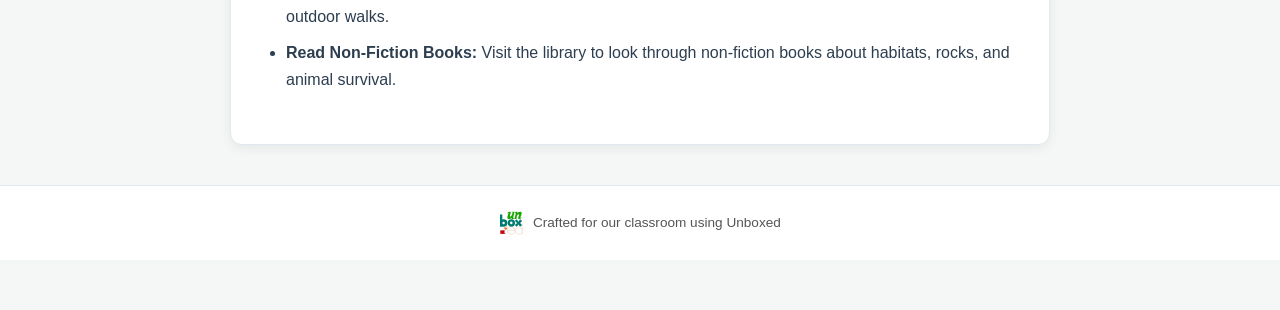
==== commit 6220991a: "more edits" ====
--- a/units/unit-1/index.html
+++ b/units/unit-1/index.html
@@ -5,6 +5,7 @@
     <meta charset="UTF-8">
     <meta name="viewport" content="width=device-width, initial-scale=1.0">
     <title>Unit 1 Overview: Animal Classification & Habitats - Grade 2 Hub</title>
+    <link rel="icon" type="image/svg+xml" href="../../assets/GCIS_logo.svg">
     <style>
         /* =========================================================
            COLOR PALETTE & VARIABLES
@@ -354,7 +355,7 @@
                 <div class="tldr-title">TL;DR Unit Summary</div>
                 <ul class="tldr-list">
                     <li><strong>Building Foundations First:</strong> We begin by teaching students how the animal
-                        kingdom is organized (vertebrates vs. invertebrates, and animal classes) before using these
+                        kingdom is organised (vertebrates vs. invertebrates, and animal classes) before using these
                         concepts to solve animal mysteries.</li>
                     <li><strong>The Narrative:</strong> Students act as "Junior Science Detectives," gathering physical
                         evidence (skin, teeth, offspring traits, rocks, shadow movement) to identify mystery specimens
@@ -369,7 +370,7 @@
 
             <h2>Unit Narrative & Inquiry Approach</h2>
             <p>Welcome to Unit 1! To build strong scientific thinking, our Grade 2 learners start by developing a
-                foundational understanding of animal taxonomy. Once students understand how scientists organize animals
+                foundational understanding of animal taxonomy. Once students understand how scientists organise animals
                 into groups based on internal and external features, they use this knowledge as <strong>Junior Science
                     Detectives</strong> solving mystery case files.</p>
 
@@ -384,19 +385,18 @@
                     <div class="step-week">Week 1</div>
                     <div class="step-title">The Backbone Code</div>
                     <div class="step-desc">Discovering the big division in the Animal Kingdom: Vertebrates vs.
-                        Invertebrates based on anatomical structure.</div>
+                        Invertebrates.</div>
                 </div>
                 <div class="roadmap-step">
                     <div class="step-week">Week 2</div>
                     <div class="step-title">Classifying the Suspects</div>
-                    <div class="step-desc">Sorting fiction/non-fiction books into the 6 major animal classes (Mammals,
+                    <div class="step-desc">Sorting fiction/non-fiction books into the 6 major vertebrate classes (Mammals,
                         Birds, Reptiles, Amphibians, Fish, Invertebrates) and sketching animal profiles.</div>
                 </div>
                 <div class="roadmap-step">
                     <div class="step-week">Week 3</div>
                     <div class="step-title">Case Clue 1: Skin & Armor</div>
-                    <div class="step-desc">Inspecting external body coverings (fur, feathers, scales, damp skin,
-                        exoskeletons) using thinking routines and comparing them to human skin.</div>
+                    <div class="step-desc">Inspecting external body coverings (fur, feathers, scales, damp skin,) using thinking routines and comparing them to human skin.</div>
                 </div>
                 <div class="roadmap-step">
                     <div class="step-week">Week 4</div>
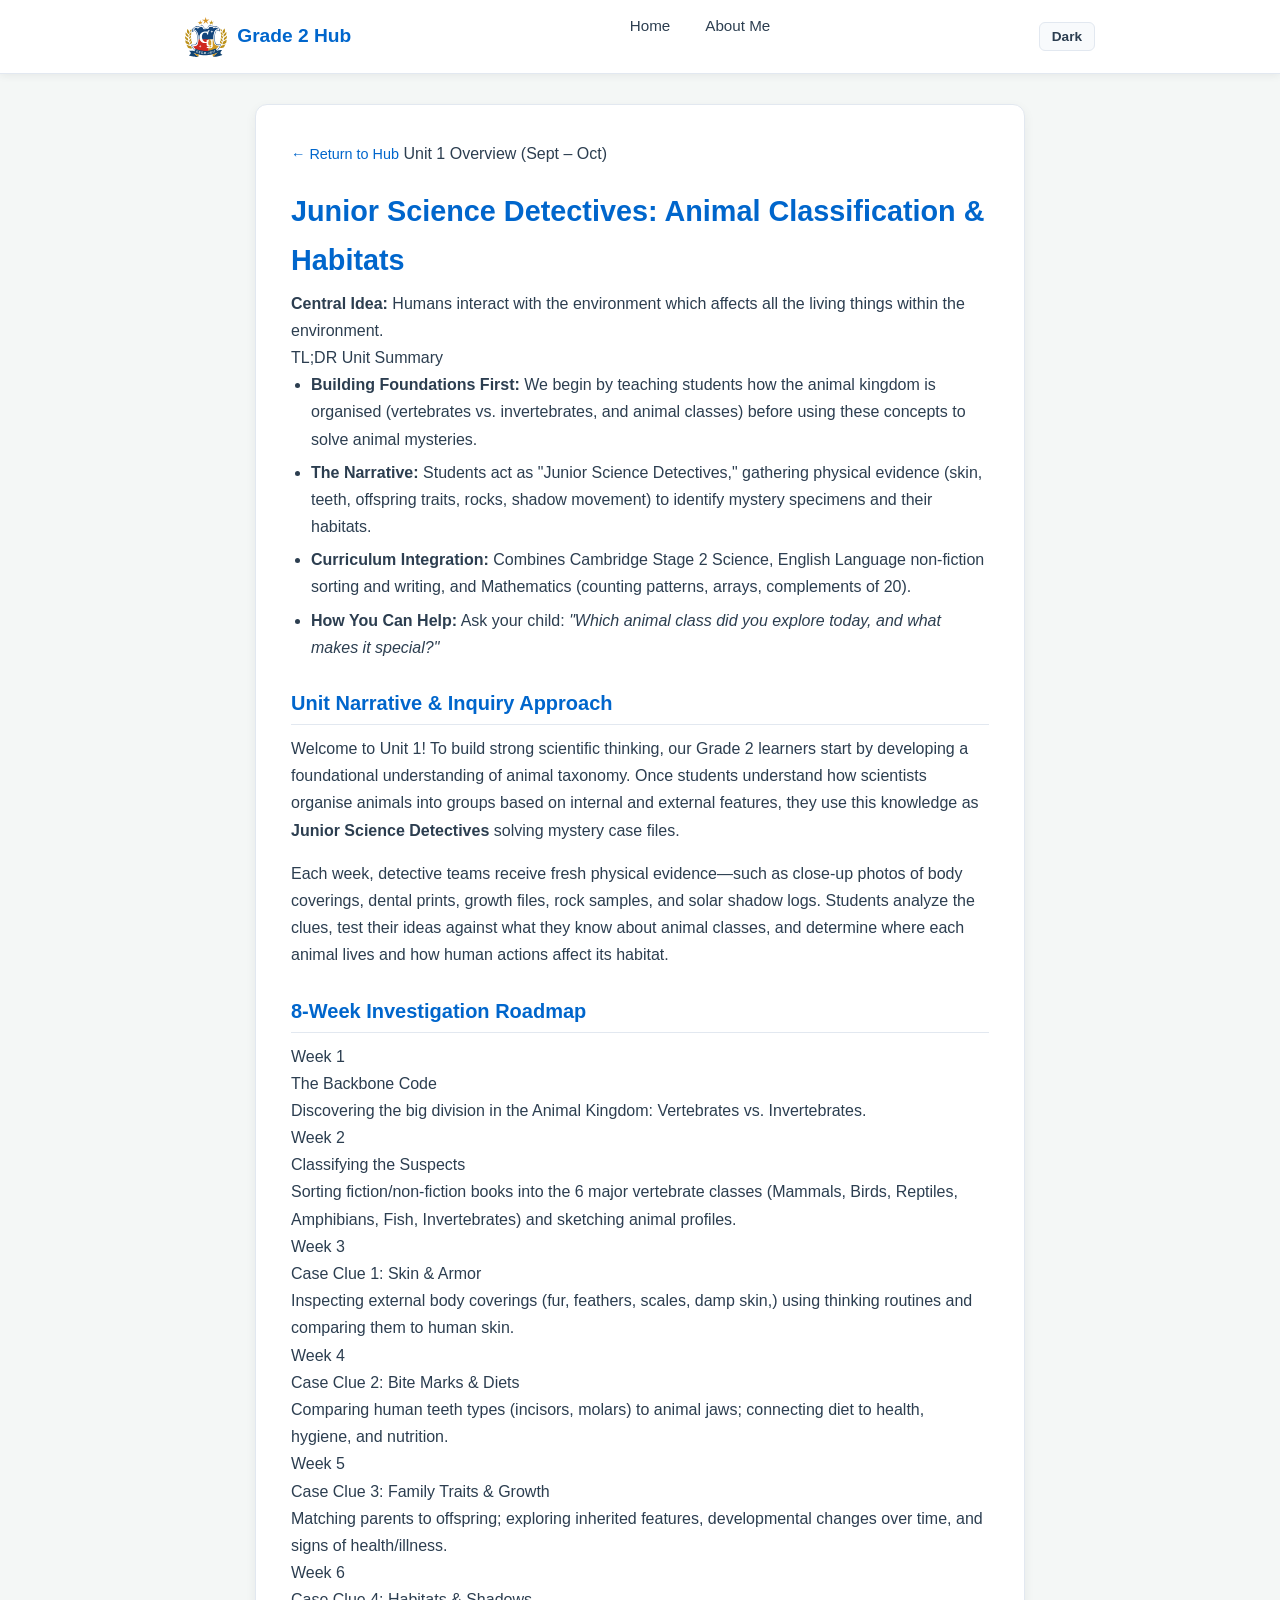
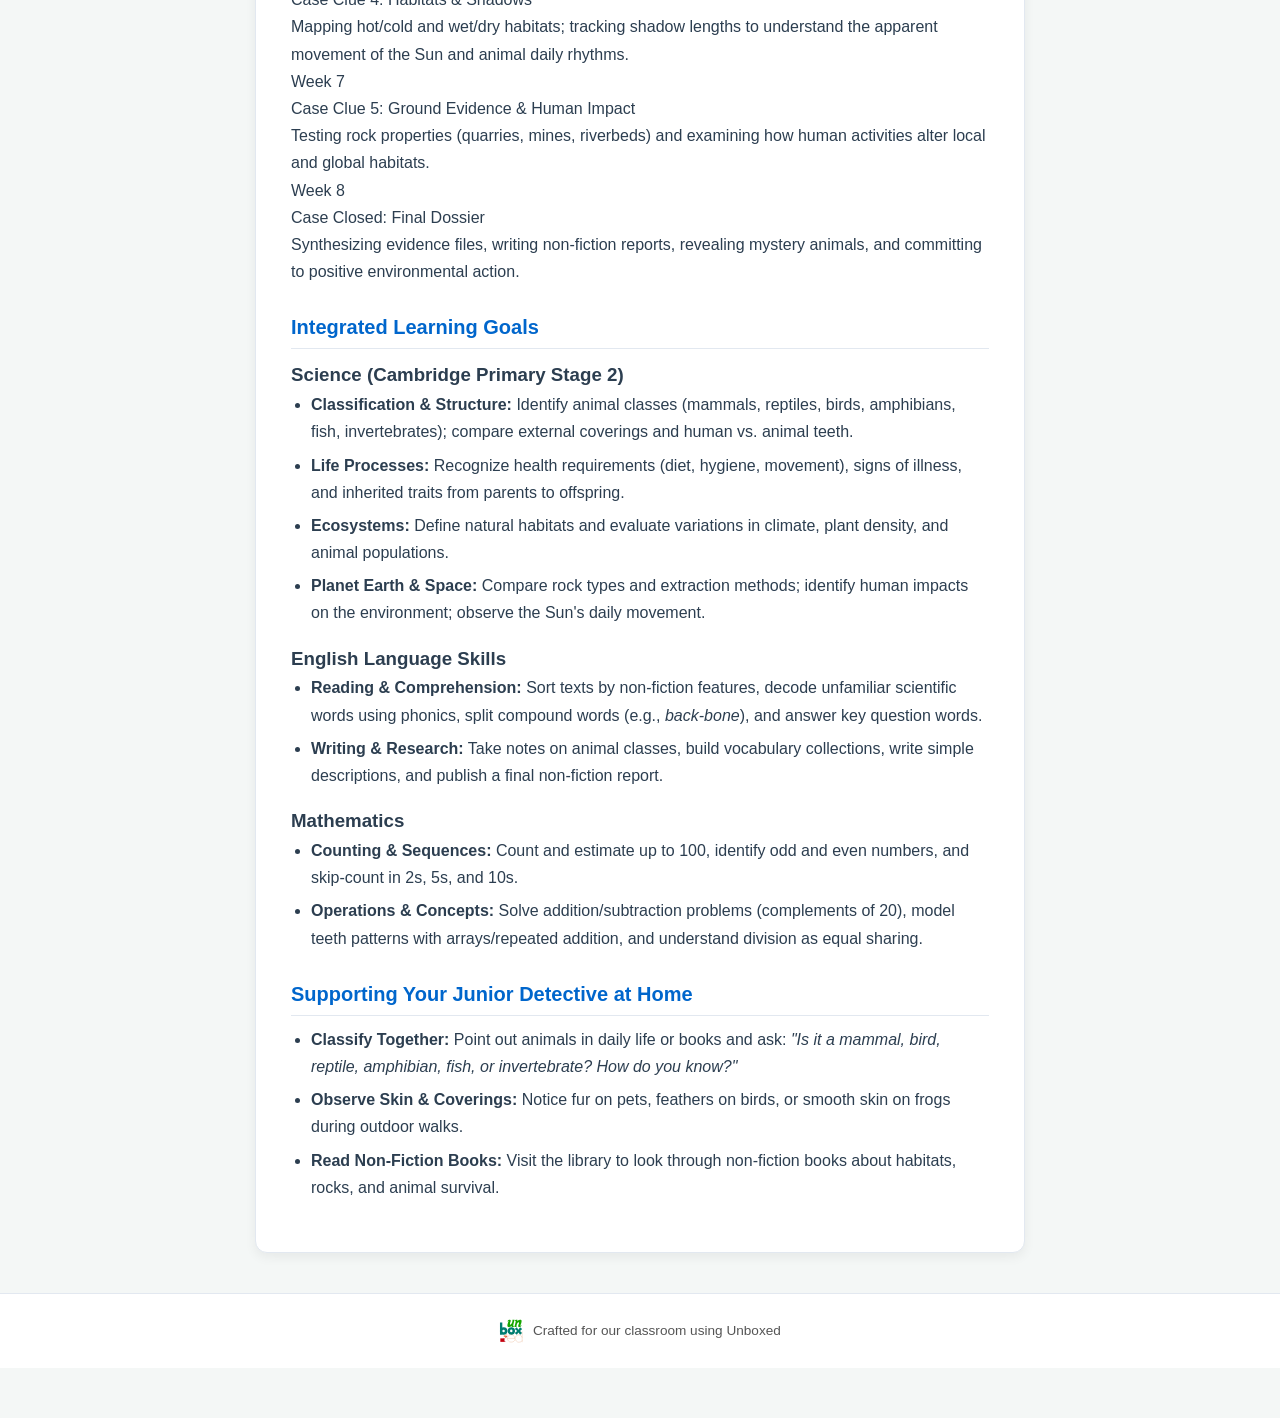
==== commit f9128664: "update style" ====
--- a/units/unit-1/index.html
+++ b/units/unit-1/index.html
@@ -6,316 +6,8 @@
     <meta name="viewport" content="width=device-width, initial-scale=1.0">
     <title>Unit 1 Overview: Animal Classification & Habitats - Grade 2 Hub</title>
     <link rel="icon" type="image/svg+xml" href="../../assets/GCIS_logo.svg">
-    <style>
-        /* =========================================================
-           COLOR PALETTE & VARIABLES
-           ========================================================= */
-        :root {
-            /* Light Theme Colors */
-            --bg-color: #f4f7f6;
-            --card-bg: #ffffff;
-            --nav-bg: #ffffff;
-            --text-color: #2c3e50;
-            --subtext-color: #555555;
-            --border-color: #e2e8f0;
-
-            --primary-color: #2e7d32;
-            --primary-hover: #1b5e20;
-            --accent-color: #0066cc;
-
-            --button-bg: #f8fafc;
-            --tldr-bg: #f1f8e9;
-            --tldr-border: #2e7d32;
-            --shadow-color: rgba(0, 0, 0, 0.06);
-        }
-
-        /* Dark Theme Colors */
-        [data-theme="dark"] {
-            --bg-color: #121212;
-            --card-bg: #1e1e1e;
-            --nav-bg: #1e1e1e;
-            --text-color: #e0e0e0;
-            --subtext-color: #b0b0b0;
-            --border-color: #333333;
-
-            --primary-color: #66bb6a;
-            --primary-hover: #81c784;
-            --accent-color: #4da6ff;
-
-            --button-bg: #2a2a2a;
-            --tldr-bg: #1b2e1e;
-            --tldr-border: #66bb6a;
-            --shadow-color: rgba(0, 0, 0, 0.4);
-        }
-
-        /* Global Reset */
-        * {
-            box-sizing: border-box;
-            margin: 0;
-            padding: 0;
-            transition: background-color 0.3s ease, color 0.3s ease;
-        }
-
-        body {
-            font-family: -apple-system, BlinkMacSystemFont, "Segoe UI", Roboto, Helvetica, Arial, sans-serif;
-            background-color: var(--bg-color);
-            color: var(--text-color);
-            line-height: 1.7;
-            padding-bottom: 50px;
-        }
-
-        /* =========================================================
-           NAVIGATION BAR
-           ========================================================= */
-        .navbar {
-            background-color: var(--nav-bg);
-            border-bottom: 1px solid var(--border-color);
-            position: sticky;
-            top: 0;
-            z-index: 1000;
-            box-shadow: 0 2px 8px var(--shadow-color);
-        }
-
-        .nav-container {
-            max-width: 950px;
-            margin: 0 auto;
-            padding: 12px 20px;
-            display: flex;
-            justify-content: space-between;
-            align-items: center;
-            flex-wrap: wrap;
-            gap: 10px;
-        }
-
-        .nav-brand {
-            font-weight: bold;
-            font-size: 1.2rem;
-            color: var(--accent-color);
-            text-decoration: none;
-        }
-
-        .nav-menu {
-            display: flex;
-            align-items: center;
-            gap: 15px;
-            list-style: none;
-        }
-
-        .nav-link {
-            text-decoration: none;
-            color: var(--text-color);
-            font-weight: 500;
-            font-size: 0.95rem;
-            padding: 6px 10px;
-            border-radius: 6px;
-        }
-
-        .nav-link:hover,
-        .nav-link.active {
-            color: var(--primary-color);
-            background-color: var(--button-bg);
-        }
-
-        .nav-controls {
-            display: flex;
-            align-items: center;
-            gap: 10px;
-        }
-
-        .theme-toggle-btn {
-            background: var(--button-bg);
-            border: 1px solid var(--border-color);
-            color: var(--text-color);
-            font-size: 0.85rem;
-            font-weight: 600;
-            padding: 6px 12px;
-            border-radius: 6px;
-            cursor: pointer;
-        }
-
-        .theme-toggle-btn:hover {
-            border-color: var(--primary-color);
-        }
-
-        #google_translate_element select {
-            background-color: var(--button-bg);
-            color: var(--text-color);
-            border: 1px solid var(--border-color);
-            padding: 6px 8px;
-            border-radius: 6px;
-            font-size: 0.85rem;
-            cursor: pointer;
-        }
-
-        /* =========================================================
-           MAIN CONTENT & LAYOUT
-           ========================================================= */
-        .container {
-            max-width: 850px;
-            margin: 30px auto 0;
-            padding: 0 15px;
-        }
-
-        .card {
-            background: var(--card-bg);
-            padding: 35px;
-            border-radius: 12px;
-            border: 1px solid var(--border-color);
-            box-shadow: 0 4px 12px var(--shadow-color);
-        }
-
-        .back-link {
-            display: inline-block;
-            margin-bottom: 20px;
-            color: var(--accent-color);
-            text-decoration: none;
-            font-weight: 500;
-            font-size: 0.9rem;
-        }
-
-        .back-link:hover {
-            text-decoration: underline;
-        }
-
-        .badge {
-            background-color: var(--primary-color);
-            color: white;
-            font-size: 0.75rem;
-            font-weight: bold;
-            padding: 4px 10px;
-            border-radius: 12px;
-            text-transform: uppercase;
-            display: inline-block;
-            margin-bottom: 10px;
-        }
-
-        h1 {
-            color: var(--primary-color);
-            font-size: 2.1rem;
-            margin-bottom: 5px;
-            line-height: 1.2;
-        }
-
-        .central-idea-box {
-            background: var(--button-bg);
-            border: 1px solid var(--border-color);
-            border-left: 4px solid var(--primary-color);
-            padding: 15px 20px;
-            border-radius: 6px;
-            margin: 20px 0 25px;
-            font-size: 1.05rem;
-            font-weight: 500;
-        }
-
-        h2 {
-            color: var(--primary-color);
-            font-size: 1.35rem;
-            margin-top: 35px;
-            margin-bottom: 14px;
-            padding-bottom: 6px;
-            border-bottom: 1px solid var(--border-color);
-        }
-
-        h3 {
-            font-size: 1.1rem;
-            margin-top: 20px;
-            margin-bottom: 8px;
-            color: var(--text-color);
-        }
-
-        p {
-            margin-bottom: 16px;
-            color: var(--text-color);
-        }
-
-        ul {
-            padding-left: 20px;
-            margin-bottom: 16px;
-        }
-
-        li {
-            margin-bottom: 8px;
-        }
-
-        /* TLDR Box */
-        .tldr-box {
-            background-color: var(--tldr-bg);
-            border-left: 4px solid var(--tldr-border);
-            padding: 20px;
-            border-radius: 0 8px 8px 0;
-            margin-bottom: 30px;
-        }
-
-        .tldr-title {
-            font-weight: bold;
-            font-size: 1rem;
-            text-transform: uppercase;
-            letter-spacing: 0.5px;
-            color: var(--primary-color);
-            margin-bottom: 10px;
-        }
-
-        .tldr-list {
-            padding-left: 20px;
-            margin-bottom: 0;
-        }
-
-        .tldr-list li {
-            margin-bottom: 6px;
-            color: var(--text-color);
-            font-size: 0.95rem;
-        }
-
-        /* Roadmap Grid */
-        .roadmap-grid {
-            display: grid;
-            grid-template-columns: 1fr;
-            gap: 12px;
-            margin-top: 15px;
-        }
-
-        .roadmap-step {
-            background: var(--button-bg);
-            border: 1px solid var(--border-color);
-            border-radius: 8px;
-            padding: 14px 18px;
-        }
-
-        .step-week {
-            font-weight: bold;
-            color: var(--primary-color);
-            font-size: 0.9rem;
-            text-transform: uppercase;
-        }
-
-        .step-title {
-            font-weight: 600;
-            font-size: 1rem;
-            margin-bottom: 4px;
-        }
-
-        .step-desc {
-            font-size: 0.9rem;
-            color: var(--subtext-color);
-        }
-    
-        .site-footer {
-            text-align: center;
-            margin-top: 40px;
-            padding: 25px 20px;
-            font-size: 0.85rem;
-            color: var(--subtext-color);
-            background-color: var(--card-bg);
-            border-top: 1px solid var(--border-color);
-            transition: background-color 0.3s ease, color 0.3s ease, border-color 0.3s ease;
-        }
-
-        .site-footer img {
-            height: 24px;
-            vertical-align: middle;
-            margin-right: 6px;
-        }
-    </style>
+    <!-- LINK TO CENTRAL STYLESHEET -->
+    <link rel="stylesheet" href="../../assets/style.css">
 </head>
 
 <body>
@@ -486,6 +178,9 @@
     <script type="text/javascript"
         src="//translate.google.com/translate_a/element.js?cb=googleTranslateElementInit"></script>
 
+    <!-- LINK TO CENTRAL JAVASCRIPT -->
+    <script src="../../assets/main.js"></script>
+    
     <script>
         const toggleBtn = document.getElementById('theme-toggle');
         const currentTheme = localStorage.getItem('theme');
--- a/assets/style.css
+++ b/assets/style.css
@@ -0,0 +1,228 @@
+/* =========================================================
+   COLOR PALETTE & VARIABLES
+   ========================================================= */
+:root {
+    --bg-color: #f4f7f6;
+    --card-bg: #ffffff;
+    --nav-bg: #ffffff;
+    --text-color: #2c3e50;
+    --subtext-color: #555555;
+    --border-color: #e2e8f0;
+    --primary-color: #0066cc;
+    --primary-hover: #004999;
+    --button-bg: #f8fafc;
+    --shadow-color: rgba(0, 0, 0, 0.06);
+}
+
+[data-theme="dark"] {
+    --bg-color: #121212;
+    --card-bg: #1e1e1e;
+    --nav-bg: #1e1e1e;
+    --text-color: #e0e0e0;
+    --subtext-color: #b0b0b0;
+    --border-color: #333333;
+    --primary-color: #4da6ff;
+    --primary-hover: #80c1ff;
+    --button-bg: #2a2a2a;
+    --shadow-color: rgba(0, 0, 0, 0.4);
+}
+
+* {
+    box-sizing: border-box;
+    margin: 0;
+    padding: 0;
+    transition: background-color 0.3s ease, color 0.3s ease;
+}
+
+body {
+    font-family: -apple-system, BlinkMacSystemFont, "Segoe UI", Roboto, Helvetica, Arial, sans-serif;
+    background-color: var(--bg-color);
+    color: var(--text-color);
+    line-height: 1.7;
+    padding-bottom: 50px;
+}
+
+/* NAVIGATION BAR */
+.navbar {
+    background-color: var(--nav-bg);
+    border-bottom: 1px solid var(--border-color);
+    position: sticky;
+    top: 0;
+    z-index: 1000;
+    box-shadow: 0 2px 8px var(--shadow-color);
+}
+
+.nav-container {
+    max-width: 950px;
+    margin: 0 auto;
+    padding: 12px 20px;
+    display: flex;
+    justify-content: space-between;
+    align-items: center;
+    flex-wrap: wrap;
+    gap: 10px;
+}
+
+.nav-brand {
+    font-weight: bold;
+    font-size: 1.2rem;
+    color: var(--primary-color);
+    text-decoration: none;
+}
+
+.nav-menu {
+    display: flex;
+    align-items: center;
+    gap: 15px;
+    list-style: none;
+}
+
+.nav-link {
+    text-decoration: none;
+    color: var(--text-color);
+    font-weight: 500;
+    font-size: 0.95rem;
+    padding: 6px 10px;
+    border-radius: 6px;
+}
+
+.nav-link:hover {
+    color: var(--primary-color);
+    background-color: var(--button-bg);
+}
+
+.nav-controls {
+    display: flex;
+    align-items: center;
+    gap: 10px;
+}
+
+.theme-toggle-btn {
+    background: var(--button-bg);
+    border: 1px solid var(--border-color);
+    color: var(--text-color);
+    font-size: 0.85rem;
+    font-weight: 600;
+    padding: 6px 12px;
+    border-radius: 6px;
+    cursor: pointer;
+}
+
+.theme-toggle-btn:hover {
+    border-color: var(--primary-color);
+}
+
+#google_translate_element select {
+    background-color: var(--button-bg);
+    color: var(--text-color);
+    border: 1px solid var(--border-color);
+    padding: 6px 8px;
+    border-radius: 6px;
+    font-size: 0.85rem;
+    cursor: pointer;
+}
+
+/* CONTENT AREA */
+.container {
+    max-width: 800px;
+    margin: 30px auto 0;
+    padding: 0 15px;
+}
+
+.card {
+    background: var(--card-bg);
+    padding: 35px;
+    border-radius: 12px;
+    border: 1px solid var(--border-color);
+    box-shadow: 0 4px 12px var(--shadow-color);
+}
+
+.back-link {
+    display: inline-block;
+    margin-bottom: 20px;
+    color: var(--primary-color);
+    text-decoration: none;
+    font-weight: 500;
+    font-size: 0.9rem;
+}
+
+.back-link:hover {
+    text-decoration: underline;
+}
+
+h1 {
+    color: var(--primary-color);
+    font-size: 1.8rem;
+    margin-bottom: 5px;
+}
+
+.date-subtitle {
+    font-size: 0.95rem;
+    color: var(--subtext-color);
+    margin-bottom: 25px;
+    font-weight: 500;
+}
+
+h2 {
+    color: var(--primary-color);
+    font-size: 1.25rem;
+    margin-top: 25px;
+    margin-bottom: 10px;
+    padding-bottom: 4px;
+    border-bottom: 1px solid var(--border-color);
+}
+
+p {
+    margin-bottom: 16px;
+}
+
+ul {
+    margin-bottom: 16px;
+    padding-left: 20px;
+}
+
+li {
+    margin-bottom: 6px;
+}
+
+.site-footer {
+    text-align: center;
+    margin-top: 40px;
+    padding: 25px 20px;
+    font-size: 0.85rem;
+    color: var(--subtext-color);
+    background-color: var(--card-bg);
+    border-top: 1px solid var(--border-color);
+    transition: background-color 0.3s ease, color 0.3s ease, border-color 0.3s ease;
+}
+
+.site-footer img {
+    height: 24px;
+    vertical-align: middle;
+    margin-right: 6px;
+}
+
+/* DESKTOP & MOBILE RESPONSIVE IMAGE STYLES */
+.newsletter-img {
+    max-width: 100%;
+    height: auto;
+    border-radius: 8px;
+    margin: 16px 0;
+    display: block;
+    border: 1px solid var(--border-color);
+    cursor: pointer;
+    transition: all 0.3s ease-in-out;
+}
+
+@media (max-width: 600px) {
+    .newsletter-img {
+        max-width: 160px;
+        margin: 12px auto;
+        box-shadow: 0 2px 6px var(--shadow-color);
+    }
+
+    .newsletter-img.expanded {
+        max-width: 100%;
+        margin: 16px 0;
+    }
+}
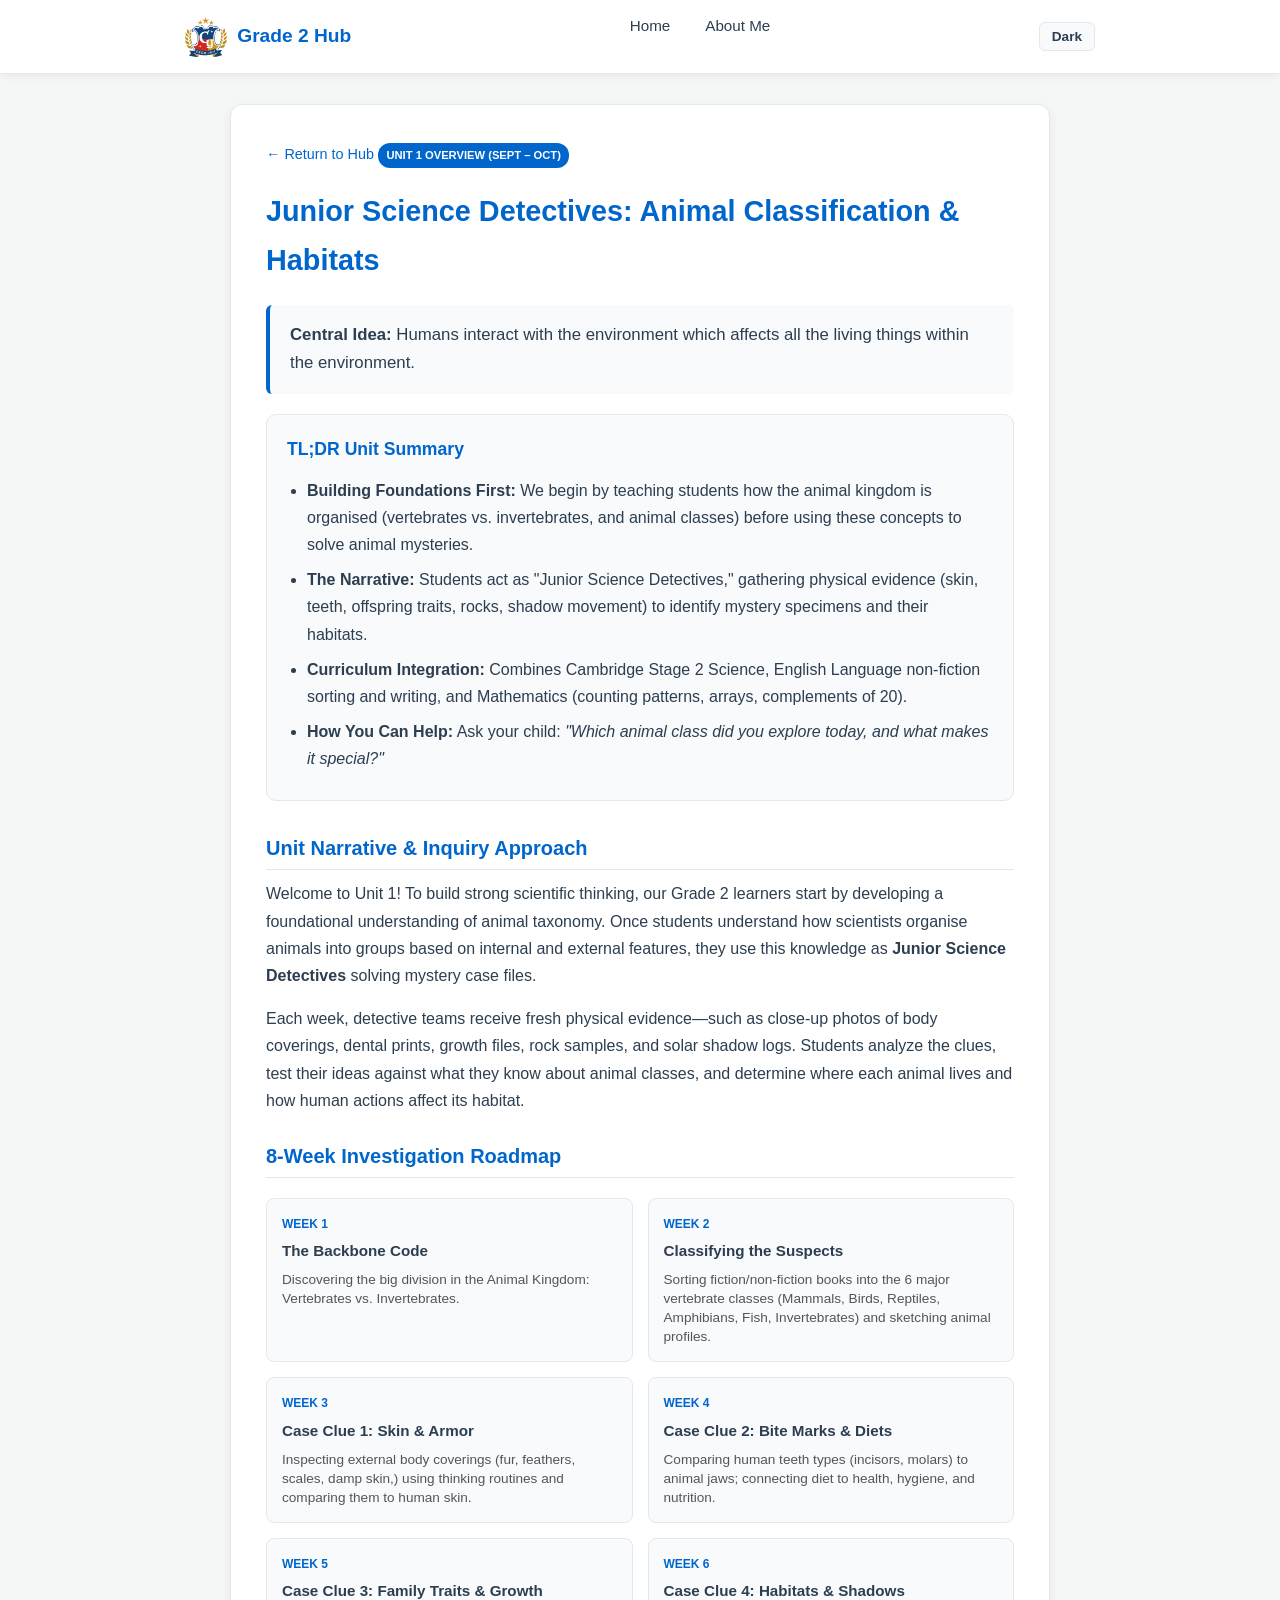
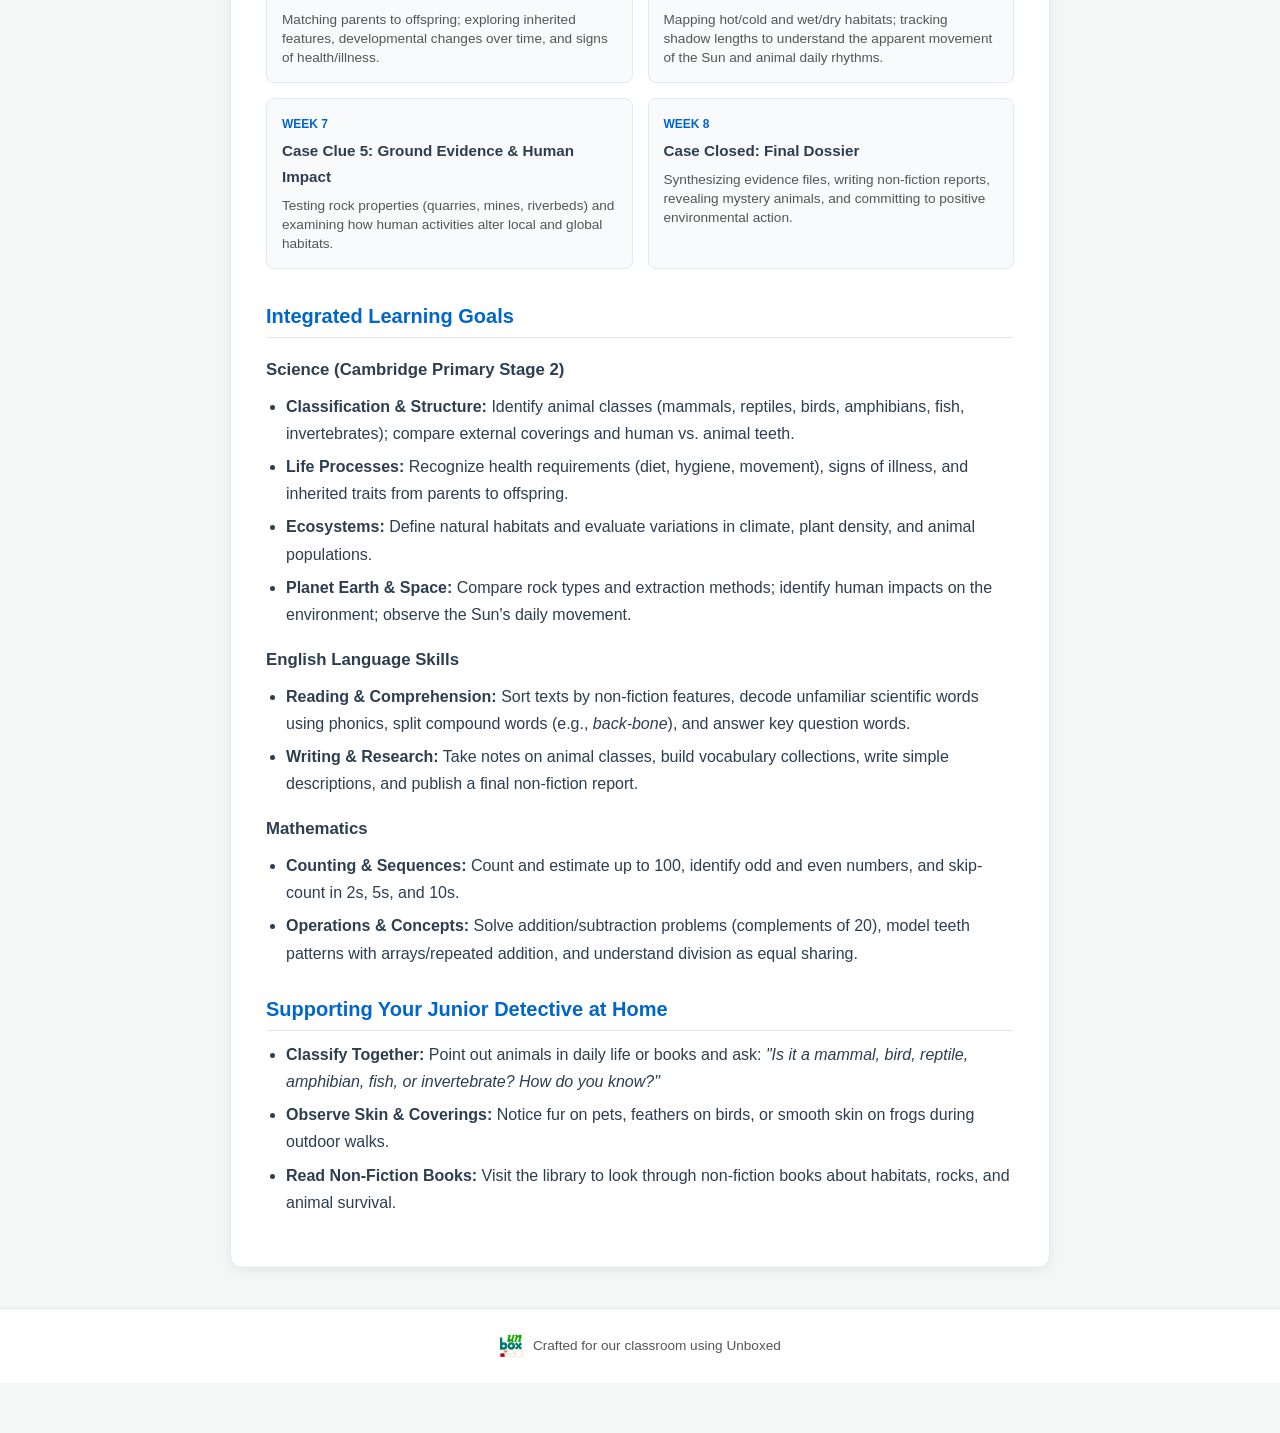
==== commit 7820957a: "fix light/dark button" ====
--- a/units/unit-1/index.html
+++ b/units/unit-1/index.html
@@ -181,28 +181,6 @@
     <!-- LINK TO CENTRAL JAVASCRIPT -->
     <script src="../../assets/main.js"></script>
     
-    <script>
-        const toggleBtn = document.getElementById('theme-toggle');
-        const currentTheme = localStorage.getItem('theme');
-
-        if (currentTheme === 'dark') {
-            document.documentElement.setAttribute('data-theme', 'dark');
-            toggleBtn.textContent = 'Light';
-        }
-
-        toggleBtn.addEventListener('click', () => {
-            let theme = document.documentElement.getAttribute('data-theme');
-            if (theme === 'dark') {
-                document.documentElement.setAttribute('data-theme', 'light');
-                localStorage.setItem('theme', 'light');
-                toggleBtn.textContent = 'Dark';
-            } else {
-                document.documentElement.setAttribute('data-theme', 'dark');
-                localStorage.setItem('theme', 'dark');
-                toggleBtn.textContent = 'Light';
-            }
-        });
-    </script>
         <footer class="site-footer">
         <img src="../../assets/unboxed_logo.svg" alt="Unboxed Logo">
         <span>Crafted for our classroom using Unboxed</span>
--- a/assets/style.css
+++ b/assets/style.css
@@ -86,7 +86,8 @@
     border-radius: 6px;
 }
 
-.nav-link:hover {
+.nav-link:hover,
+.nav-link.active {
     color: var(--primary-color);
     background-color: var(--button-bg);
 }
@@ -122,11 +123,15 @@
     cursor: pointer;
 }
 
-/* CONTENT AREA */
+/* MAIN CONTAINER & CARDS */
 .container {
-    max-width: 800px;
+    max-width: 850px;
     margin: 30px auto 0;
     padding: 0 15px;
+}
+
+header {
+    margin-bottom: 25px;
 }
 
 .card {
@@ -156,10 +161,11 @@
     margin-bottom: 5px;
 }
 
+.subtitle,
 .date-subtitle {
     font-size: 0.95rem;
     color: var(--subtext-color);
-    margin-bottom: 25px;
+    margin-bottom: 20px;
     font-weight: 500;
 }
 
@@ -172,6 +178,13 @@
     border-bottom: 1px solid var(--border-color);
 }
 
+h3 {
+    color: var(--text-color);
+    font-size: 1.05rem;
+    margin-top: 18px;
+    margin-bottom: 8px;
+}
+
 p {
     margin-bottom: 16px;
 }
@@ -185,6 +198,155 @@
     margin-bottom: 6px;
 }
 
+/* HUB PAGE GRID & CARDS */
+.sections-grid {
+    display: grid;
+    grid-template-columns: repeat(auto-fit, minmax(320px, 1fr));
+    gap: 20px;
+    margin-top: 20px;
+}
+
+.section-card {
+    background: var(--card-bg);
+    padding: 25px;
+    border-radius: 12px;
+    border: 1px solid var(--border-color);
+    box-shadow: 0 4px 12px var(--shadow-color);
+}
+
+.link-list {
+    display: flex;
+    flex-direction: column;
+    gap: 12px;
+    margin-top: 15px;
+}
+
+.link-button {
+    display: block;
+    padding: 14px 18px;
+    background: var(--button-bg);
+    border: 1px solid var(--border-color);
+    border-radius: 8px;
+    text-decoration: none;
+    color: var(--text-color);
+    transition: all 0.2s ease;
+}
+
+.link-button:hover {
+    border-color: var(--primary-color);
+    transform: translateY(-2px);
+    box-shadow: 0 4px 10px var(--shadow-color);
+}
+
+.link-title {
+    display: flex;
+    justify-content: space-between;
+    align-items: center;
+    font-weight: 600;
+    font-size: 1rem;
+    color: var(--primary-color);
+}
+
+.link-subtitle {
+    display: block;
+    font-size: 0.85rem;
+    color: var(--subtext-color);
+    margin-top: 4px;
+}
+
+.note {
+    font-size: 0.8rem;
+    color: var(--subtext-color);
+    margin-top: 10px;
+    font-style: italic;
+}
+
+.badge {
+    display: inline-block;
+    font-size: 0.7rem;
+    font-weight: 700;
+    padding: 3px 8px;
+    border-radius: 12px;
+    text-transform: uppercase;
+    background-color: var(--primary-color);
+    color: #ffffff;
+}
+
+/* UNIT PAGE SPECIAL BOXES */
+.central-idea-box {
+    background-color: var(--button-bg);
+    border-left: 4px solid var(--primary-color);
+    padding: 16px 20px;
+    border-radius: 6px;
+    margin: 20px 0;
+    font-size: 1.05rem;
+}
+
+.tldr-box {
+    background-color: var(--button-bg);
+    border: 1px solid var(--border-color);
+    border-radius: 10px;
+    padding: 20px;
+    margin: 20px 0 30px 0;
+}
+
+.tldr-title {
+    font-size: 1.1rem;
+    font-weight: 700;
+    color: var(--primary-color);
+    margin-bottom: 12px;
+}
+
+.tldr-list {
+    margin-bottom: 0;
+    padding-left: 20px;
+}
+
+.tldr-list li {
+    margin-bottom: 8px;
+}
+
+/* ROADMAP GRID (UNIT PAGE) */
+.roadmap-grid {
+    display: grid;
+    grid-template-columns: repeat(auto-fit, minmax(240px, 1fr));
+    gap: 15px;
+    margin: 20px 0 30px 0;
+}
+
+.roadmap-step {
+    background: var(--button-bg);
+    border: 1px solid var(--border-color);
+    border-radius: 8px;
+    padding: 15px;
+}
+
+.step-week {
+    font-size: 0.75rem;
+    font-weight: 700;
+    text-transform: uppercase;
+    color: var(--primary-color);
+    margin-bottom: 4px;
+}
+
+.step-title {
+    font-weight: 600;
+    font-size: 0.95rem;
+    margin-bottom: 6px;
+}
+
+.step-desc {
+    font-size: 0.85rem;
+    color: var(--subtext-color);
+    line-height: 1.4;
+}
+
+.inline-link {
+    color: var(--primary-color);
+    text-decoration: underline;
+}
+
+/* FOOTER & RESPONSIVE IMAGES */
 .site-footer {
     text-align: center;
     margin-top: 40px;
@@ -193,7 +355,6 @@
     color: var(--subtext-color);
     background-color: var(--card-bg);
     border-top: 1px solid var(--border-color);
-    transition: background-color 0.3s ease, color 0.3s ease, border-color 0.3s ease;
 }
 
 .site-footer img {
@@ -202,7 +363,6 @@
     margin-right: 6px;
 }
 
-/* DESKTOP & MOBILE RESPONSIVE IMAGE STYLES */
 .newsletter-img {
     max-width: 100%;
     height: auto;
